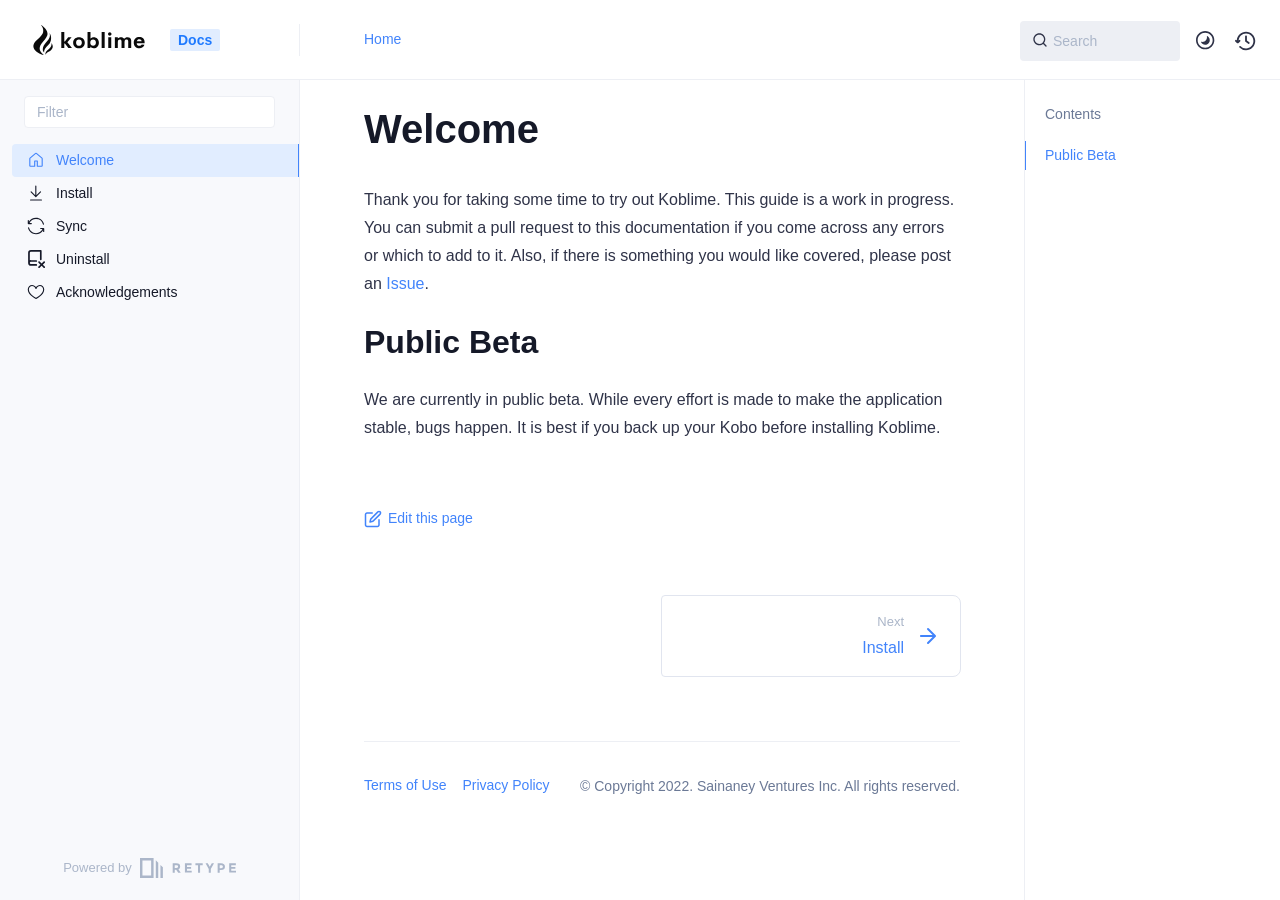
==== index.html @ 5e5fcd37 "Refreshes Retype-generated documentation. Process triggered by nsainaney." ====
<!DOCTYPE html>
<html lang="en" class="h-full">
<head>
    <meta charset="UTF-8">
    <meta name="viewport" content="width=device-width,initial-scale=1">
    <meta name="turbo-cache-control" content="no-cache" data-turbo-track="reload" data-track-token="2.4.0.712015167264">

    <!-- See retype.com -->
    <meta name="generator" content="Retype 2.4.0">

    <!-- Primary Meta Tags -->
    <title>Welcome</title>
    <meta name="title" content="Welcome">
    <meta name="description" content="Thank you for taking some time to try out Koblime. This guide is a work in progress." />

    <!-- Canonical -->
    <link rel="canonical" href="https://docs.kobli.me/" />

    <!-- Open Graph / Facebook -->
    <meta property="og:type" content="website">
    <meta property="og:url" content="https://docs.kobli.me/">
    <meta property="og:title" content="Welcome">
    <meta property="og:description" content="Thank you for taking some time to try out Koblime. This guide is a work in progress.">

    <!-- Twitter -->
    <meta property="twitter:card" content="summary_large_image">
    <meta property="twitter:url" content="https://docs.kobli.me/">
    <meta property="twitter:title" content="Welcome">
    <meta property="twitter:description" content="Thank you for taking some time to try out Koblime. This guide is a work in progress.">

    <script>(function () { var el = document.documentElement, m = localStorage.getItem("doc_theme"), wm = window.matchMedia; if (m === "dark" || (!m && wm && wm("(prefers-color-scheme: dark)").matches)) { el.classList.add("dark") } else { el.classList.remove("dark") } })();</script>

    <link href="assets/favicon.ico" rel="icon" />
    <link href="resources/css/retype.css?v=2.4.0.712015167264" rel="stylesheet" />

    <script type="text/javascript" src="resources/js/config.js?v=2.4.0.712015167264" data-turbo-eval="false" defer></script>
    <script type="text/javascript" src="resources/js/retype.js?v=2.4.0" data-turbo-eval="false" defer></script>
    <script id="lunr-js" type="text/javascript" src="resources/js/lunr.js?v=2.4.0.712015167264" data-turbo-eval="false" defer></script>
</head>
<body>
    <div id="docs-app" class="relative text-base antialiased text-gray-700 bg-white font-body dark:bg-dark-850 dark:text-dark-300">
        <div class="absolute bottom-0 left-0 bg-gray-100 dark:bg-dark-800" style="top: 5rem; right: 50%"></div>
    
        <header id="docs-site-header" class="sticky top-0 z-30 flex w-full h-16 bg-white border-b border-gray-200 md:h-20 dark:bg-dark-850 dark:border-dark-650">
            <div class="container relative flex items-center justify-between grow pr-6 md:justify-start">
                <!-- Mobile menu button skeleton -->
                <button v-cloak class="skeleton docs-mobile-menu-button flex items-center justify-center shrink-0 overflow-hidden dark:text-white focus:outline-none rounded-full w-10 h-10 ml-3.5 md:hidden"><svg xmlns="http://www.w3.org/2000/svg" class="mb-px shrink-0" width="24" height="24" viewBox="0 0 24 24" role="presentation" style="margin-bottom: 0px;"><g fill="currentColor"><path d="M2 4h20v2H2zM2 11h20v2H2zM2 18h20v2H2z"></path></g></svg></button>
                <div v-cloak id="docs-sidebar-toggle"></div>
        
                <!-- Logo -->
                <div class="flex items-center justify-between h-full py-2 md:w-75">
                    <div class="flex items-center px-2 md:px-6">
                        <a id="docs-site-logo" href="" class="flex items-center leading-snug text-2xl">
                            <span class="grow-0 shrink-0 overflow-hidden">
                                <svg width="130" height="30" viewBox="0 0 267 72" class="css-1j8o68f"><path d="M.5 47.288c2.884-10.3 16.58-16.217 21.833-27.02 2.541-5.228 1.353-14.881-2.986-18.747-.23-.206-1.186-2.06-.213-1.366 9.668 7.074 17.529 16.413 13.892 25.427-5.046 12.51-18.043 18.758-17.948 31.496.041 5.299 3.945 9.55 8.909 13.994l.203.929C11.3 68.322-2.858 59.285.5 47.288Zm32.53 13.987c7.488-6.734 12.06-10.826 10.126-18.625 2.351 3.607 4.534 8.611 2.67 12.51-1.668 3.486-3.328 5.914-9.402 9.312-3.22 1.8-5.64 3.75-7.661 7.012-.106-3.415.553-6.867 4.268-10.209Zm-8.31-11.594c2.863-5.268 7.044-9.038 11.095-14.442 2.876-3.836 5.51-10.206 2.757-15.406l.177-.25c4.22 4.715 4.395 12.4 3.072 18.093-2.08 8.952-9.492 12.569-13.799 19.114-1.687 2.564-2.646 5.704-2.168 8.994-4.782-3.903-3.697-11.387-1.134-16.103Z" fill="#0a0a0a" xmlns="http://www.w3.org/2000/svg" font-family="Times New Roman" font-size="16"/><path d="M83.943 55.159 75.72 44.426h-1.491v10.733H67v-38.16h7.229v22.459h1.342l8.025-9.838h8.098l-10.06 11.85 11.004 13.689h-8.695zm25.471.496c-8.123 0-13.986-4.943-13.986-13.29 0-8.298 5.813-13.24 13.986-13.24 8.224 0 14.012 4.942 14.012 13.24 0 8.347-5.813 13.291-14.012 13.291zm-.075-5.688c4.15 0 6.982-3.031 6.982-7.603s-2.833-7.601-6.982-7.601c-3.999 0-6.806 3.03-6.806 7.601s2.807 7.603 6.806 7.603zm35.633-20.844c6.707 0 12.272 4.968 12.272 13.316s-5.565 13.316-12.272 13.316c-3.527 0-6.608-1.415-8.049-3.925l-.175 3.329h-6.783v-38.16h7.155v15.726c1.491-2.31 4.473-3.602 7.85-3.602zm-1.666 20.695c3.8 0 6.782-2.807 6.782-7.379 0-4.596-2.981-7.403-6.782-7.403-3.777 0-6.758 2.93-6.758 7.403s2.957 7.378 6.758 7.378zm20.552 5.34V17h7.229v38.159h-7.229zm19.509-29.364c-2.262 0-4.15-1.838-4.15-4.124 0-2.26 1.888-4.1 4.15-4.1 2.21 0 4.098 1.839 4.098 4.1 0 2.286-1.888 4.124-4.098 4.124zm-3.653 29.365V29.62h7.205v25.54h-7.205zm46.09-26.036c5.465 0 8.993 2.783 8.993 8.025v18.01h-7.154V39.184c0-3.006-1.89-4.322-4.025-4.322-2.56 0-4.82 1.466-4.82 5.889v14.408h-7.23v-15.9c0-3.055-1.837-4.397-4.099-4.397-2.484 0-4.795 1.465-4.795 6.26V55.16h-7.13V29.62h7.131v3.006c1.69-2.26 4.274-3.503 7.403-3.503 3.701 0 6.484 1.342 7.825 3.826 1.79-2.56 4.522-3.826 7.9-3.826zm41.197 12.894-.075 1.714h-18.93c.297 4.249 3.128 6.285 6.534 6.285 2.557 0 4.546-1.192 5.515-3.453l6.558.97c-1.69 5.167-6.285 8.123-12.024 8.123-8.249 0-13.64-4.869-13.64-13.267s5.54-13.317 13.416-13.317c7.229 0 12.62 4 12.645 12.945zm-12.595-7.875c-3.255 0-5.515 1.515-6.21 4.919h11.725c-.372-3.254-2.584-4.919-5.515-4.919z" fill="#0a0a0a"/></svg>
                            </span>
                        </a><span class="hidden px-2 py-1 ml-4 text-sm font-semibold leading-none text-root-logo-label-text bg-root-logo-label-bg rounded-sm md:inline-block">Docs</span>
                    </div>
        
                    <span class="hidden h-8 border-r md:inline-block dark:border-dark-650"></span>
                </div>
        
                <div class="flex justify-between md:grow">
                    <!-- Top Nav -->
                    <nav class="hidden md:flex">
                        <ul class="flex flex-col mb-4 md:pl-16 md:mb-0 md:flex-row md:items-center">
                            <li class="mr-6">
                                <a class="py-2 md:mb-0 inline-flex items-center text-sm whitespace-nowrap transition-colors duration-200 ease-linear md:text-blue-500 dark:text-blue-400 hover:text-blue-800 dark:hover:text-blue-200" href="https://kobli.me">Home</a>
                            </li>
        
                        </ul>
                    </nav>
        
                    <!-- Header Right Skeleton -->
                    <div v-cloak class="flex justify-end grow skeleton">
        
                        <!-- Search input mock -->
                        <div class="relative hidden w-40 lg:block lg:max-w-sm lg:ml-auto">
                            <div class="absolute flex items-center justify-center h-full pl-3 dark:text-dark-300">
                                <svg xmlns="http://www.w3.org/2000/svg" class="icon-base" width="16" height="16" viewBox="0 0 24 24" aria-labelledby="icon" role="presentation"  style="margin-bottom: 1px;"><g fill="currentColor" ><path d="M21.71 20.29l-3.68-3.68A8.963 8.963 0 0020 11c0-4.96-4.04-9-9-9s-9 4.04-9 9 4.04 9 9 9c2.12 0 4.07-.74 5.61-1.97l3.68 3.68c.2.19.45.29.71.29s.51-.1.71-.29c.39-.39.39-1.03 0-1.42zM4 11c0-3.86 3.14-7 7-7s7 3.14 7 7c0 1.92-.78 3.66-2.04 4.93-.01.01-.02.01-.02.01-.01.01-.01.01-.01.02A6.98 6.98 0 0111 18c-3.86 0-7-3.14-7-7z" ></path></g></svg>
                            </div>
        
                            <input class="w-full h-10 transition-colors duration-200 ease-in bg-gray-200 border border-transparent rounded md:text-sm hover:bg-white hover:border-gray-300 focus:outline-none focus:bg-white focus:border-gray-500 dark:bg-dark-600 dark:border-dark-600 placeholder-gray-400 dark:placeholder-dark-400"
                            style="padding: 0.625rem 0.75rem 0.625rem 2rem" type="text" placeholder="Search" />
                        </div>
        
                        <!-- Mobile search button mock -->
                        <div class="flex items-center justify-center w-10 h-10 lg:hidden">
                            <svg xmlns="http://www.w3.org/2000/svg" class="shrink-0 icon-base" width="20" height="20" viewBox="0 0 24 24" aria-labelledby="icon" role="presentation"  style="margin-bottom: 0px;"><g fill="currentColor" ><path d="M21.71 20.29l-3.68-3.68A8.963 8.963 0 0020 11c0-4.96-4.04-9-9-9s-9 4.04-9 9 4.04 9 9 9c2.12 0 4.07-.74 5.61-1.97l3.68 3.68c.2.19.45.29.71.29s.51-.1.71-.29c.39-.39.39-1.03 0-1.42zM4 11c0-3.86 3.14-7 7-7s7 3.14 7 7c0 1.92-.78 3.66-2.04 4.93-.01.01-.02.01-.02.01-.01.01-.01.01-.01.02A6.98 6.98 0 0111 18c-3.86 0-7-3.14-7-7z" ></path></g></svg>
                        </div>
        
                        <!-- Dark mode switch placehokder -->
                        <div class="w-10 h-10 lg:ml-2"></div>
        
                        <!-- History button mock -->
                        <div class="flex items-center justify-center w-10 h-10" style="margin-right: -0.625rem;">
                            <svg xmlns="http://www.w3.org/2000/svg" class="shrink-0 icon-base" width="22" height="22" viewBox="0 0 24 24" aria-labelledby="icon" role="presentation"  style="margin-bottom: 0px;"><g fill="currentColor" ><g ><path d="M12.01 6.01c-.55 0-1 .45-1 1V12a1 1 0 00.4.8l3 2.22a.985.985 0 001.39-.2.996.996 0 00-.21-1.4l-2.6-1.92V7.01c.02-.55-.43-1-.98-1z"></path><path d="M12.01 1.91c-5.33 0-9.69 4.16-10.05 9.4l-.29-.26a.997.997 0 10-1.34 1.48l1.97 1.79c.19.17.43.26.67.26s.48-.09.67-.26l1.97-1.79a.997.997 0 10-1.34-1.48l-.31.28c.34-4.14 3.82-7.41 8.05-7.41 4.46 0 8.08 3.63 8.08 8.09s-3.63 8.08-8.08 8.08c-2.18 0-4.22-.85-5.75-2.4a.996.996 0 10-1.42 1.4 10.02 10.02 0 007.17 2.99c5.56 0 10.08-4.52 10.08-10.08.01-5.56-4.52-10.09-10.08-10.09z"></path></g></g></svg>
                        </div>
                    </div>
        
                    <div v-cloak class="flex justify-end grow">
                        <div id="docs-mobile-search-button"></div>
                        <doc-search-desktop></doc-search-desktop>
        
                        <doc-theme-switch class="lg:ml-2"></doc-theme-switch>
                        <doc-history></doc-history>
                    </div>
                </div>
            </div>
        </header>
    
        <div class="container relative flex bg-white">
            <!-- Sidebar Skeleton -->
            <div v-cloak class="fixed flex flex-col shrink-0 duration-300 ease-in-out bg-gray-100 border-gray-200 sidebar top-20 w-75 border-r h-screen md:sticky transition-transform skeleton dark:bg-dark-800 dark:border-dark-650">
            
                <!-- Render this div, if config.showSidebarFilter is `true` -->
                <div class="flex items-center h-16 px-6">
                    <input class="w-full h-8 px-3 py-2 transition-colors duration-200 ease-linear bg-white border border-gray-200 rounded shadow-none text-sm focus:outline-none focus:border-gray-600 dark:bg-dark-600 dark:border-dark-600" type="text" placeholder="Filter" />
                </div>
            
                <div class="pl-6 mb-4 mt-1">
                    <div class="w-32 h-3 mb-4 bg-gray-200 rounded-full loading dark:bg-dark-600"></div>
                    <div class="w-48 h-3 mb-4 bg-gray-200 rounded-full loading dark:bg-dark-600"></div>
                    <div class="w-40 h-3 mb-4 bg-gray-200 rounded-full loading dark:bg-dark-600"></div>
                    <div class="w-32 h-3 mb-4 bg-gray-200 rounded-full loading dark:bg-dark-600"></div>
                    <div class="w-48 h-3 mb-4 bg-gray-200 rounded-full loading dark:bg-dark-600"></div>
                    <div class="w-40 h-3 mb-4 bg-gray-200 rounded-full loading dark:bg-dark-600"></div>
                </div>
            
                <div class="shrink-0 mt-auto bg-transparent dark:border-dark-650">
                    <a class="flex items-center justify-center flex-nowrap h-16 text-gray-400 dark:text-dark-400 hover:text-gray-700 dark:hover:text-dark-300 transition-colors duration-150 ease-in docs-powered-by" target="_blank" href="https://retype.com/" rel="noopener">
                        <span class="text-xs whitespace-nowrap">Powered by</span>
                        <svg xmlns="http://www.w3.org/2000/svg" class="ml-2" fill="currentColor" width="96" height="20" overflow="visible"><path d="M0 0v20h13.59V0H0zm11.15 17.54H2.44V2.46h8.71v15.08zM15.8 20h2.44V4.67L15.8 2.22zM20.45 6.89V20h2.44V9.34z"/><g><path d="M40.16 8.44c0 1.49-.59 2.45-1.75 2.88l2.34 3.32h-2.53l-2.04-2.96h-1.43v2.96h-2.06V5.36h3.5c1.43 0 2.46.24 3.07.73s.9 1.27.9 2.35zm-2.48 1.1c.26-.23.38-.59.38-1.09 0-.5-.13-.84-.4-1.03s-.73-.28-1.39-.28h-1.54v2.75h1.5c.72 0 1.2-.12 1.45-.35zM51.56 5.36V7.2h-4.59v1.91h4.13v1.76h-4.13v1.92h4.74v1.83h-6.79V5.36h6.64zM60.09 7.15v7.48h-2.06V7.15h-2.61V5.36h7.28v1.79h-2.61zM70.81 14.64h-2.06v-3.66l-3.19-5.61h2.23l1.99 3.45 1.99-3.45H74l-3.19 5.61v3.66zM83.99 6.19c.65.55.97 1.4.97 2.55s-.33 1.98-1 2.51-1.68.8-3.04.8h-1.23v2.59h-2.06V5.36h3.26c1.42 0 2.45.28 3.1.83zm-1.51 3.65c.25-.28.37-.69.37-1.22s-.16-.92-.48-1.14c-.32-.23-.82-.34-1.5-.34H79.7v3.12h1.38c.68 0 1.15-.14 1.4-.42zM95.85 5.36V7.2h-4.59v1.91h4.13v1.76h-4.13v1.92H96v1.83h-6.79V5.36h6.64z"/></g></svg>
                    </a>
                </div>
            </div>
            
            <!-- Sidebar component -->
            <doc-sidebar v-cloak>
                <template #sidebar-footer>
                    <div class="shrink-0 mt-auto border-t md:bg-transparent md:border-none dark:border-dark-650">
            
                        <div class="py-3 px-6 md:hidden border-b dark:border-dark-650">
                            <nav>
                                <ul class="flex flex-wrap justify-center items-center">
                                    <li class="mr-6">
                                        <a class="block py-1 inline-flex items-center text-sm whitespace-nowrap transition-colors duration-200 ease-linear md:text-blue-500 dark:text-blue-400 hover:text-blue-800 dark:hover:text-blue-200" href="https://kobli.me">Home</a>
                                    </li>
            
                                </ul>
                            </nav>
                        </div>
            
                        <a class="flex items-center justify-center flex-nowrap h-16 text-gray-400 dark:text-dark-400 hover:text-gray-700 dark:hover:text-dark-300 transition-colors duration-150 ease-in docs-powered-by" target="_blank" href="https://retype.com/" rel="noopener">
                            <span class="text-xs whitespace-nowrap">Powered by</span>
                            <svg xmlns="http://www.w3.org/2000/svg" class="ml-2" fill="currentColor" width="96" height="20" overflow="visible"><path d="M0 0v20h13.59V0H0zm11.15 17.54H2.44V2.46h8.71v15.08zM15.8 20h2.44V4.67L15.8 2.22zM20.45 6.89V20h2.44V9.34z"/><g><path d="M40.16 8.44c0 1.49-.59 2.45-1.75 2.88l2.34 3.32h-2.53l-2.04-2.96h-1.43v2.96h-2.06V5.36h3.5c1.43 0 2.46.24 3.07.73s.9 1.27.9 2.35zm-2.48 1.1c.26-.23.38-.59.38-1.09 0-.5-.13-.84-.4-1.03s-.73-.28-1.39-.28h-1.54v2.75h1.5c.72 0 1.2-.12 1.45-.35zM51.56 5.36V7.2h-4.59v1.91h4.13v1.76h-4.13v1.92h4.74v1.83h-6.79V5.36h6.64zM60.09 7.15v7.48h-2.06V7.15h-2.61V5.36h7.28v1.79h-2.61zM70.81 14.64h-2.06v-3.66l-3.19-5.61h2.23l1.99 3.45 1.99-3.45H74l-3.19 5.61v3.66zM83.99 6.19c.65.55.97 1.4.97 2.55s-.33 1.98-1 2.51-1.68.8-3.04.8h-1.23v2.59h-2.06V5.36h3.26c1.42 0 2.45.28 3.1.83zm-1.51 3.65c.25-.28.37-.69.37-1.22s-.16-.92-.48-1.14c-.32-.23-.82-.34-1.5-.34H79.7v3.12h1.38c.68 0 1.15-.14 1.4-.42zM95.85 5.36V7.2h-4.59v1.91h4.13v1.76h-4.13v1.92H96v1.83h-6.79V5.36h6.64z"/></g></svg>
                        </a>
                    </div>
                </template>
            </doc-sidebar>
    
            <div class="grow min-w-0 dark:bg-dark-850">
                <!-- Render "toolbar" template here on api pages --><!-- Render page content -->
                <div class="flex">
                    <div class="grow min-w-0 px-6 md:px-16">
                        <main class="relative pt-6 pb-16">
                            <div class="docs-markdown" id="docs-content">
                                <!-- Rendered if sidebar right is enabled -->
                                <div id="docs-sidebar-right-toggle"></div>
                
                                <!-- Page content  -->
<doc-anchor-target id="welcome" class="break-words">
    <h1>
        <doc-anchor-trigger class="header-anchor-trigger" to="#welcome">#</doc-anchor-trigger>
        <span>Welcome</span>
    </h1>
</doc-anchor-target>
<p>Thank you for taking some time to try out Koblime. This guide is a work in progress. You can submit a pull request to this documentation if you come across any errors or which to add to it. Also, if there is something you would like covered, please post an <a href="https://github.com/koblime/docs/issues">Issue</a>.</p>
<doc-anchor-target id="public-beta">
    <h2>
        <doc-anchor-trigger class="header-anchor-trigger" to="#public-beta">#</doc-anchor-trigger>
        <span>Public Beta</span>
    </h2>
</doc-anchor-target>
<p>We are currently in public beta. While every effort is made to make the application stable, bugs happen. It is best if you back up your Kobo before installing Koblime.</p>

                                
                                <!-- Required only on API pages -->
                                <doc-toolbar-member-filter-no-results />
                            </div>
                            <footer class="clear-both">
                                <div class="flex flex-wrap items-center justify-between mt-14">
                                    <a class="my-2.5 inline-flex items-center text-sm whitespace-nowrap text-blue-500 dark:text-blue-400 hover:text-blue-700 hover:underline" href="https://github.com/koblime/docs/blob/main/content/readme.md" target="_blank" rel="noopener">
                                        <svg class="mr-1.5" xmlns="http://www.w3.org/2000/svg" width="18" height="18" viewBox="0 0 24 24" fill="currentColor" overflow="visible"><path d="M20 12c-.55 0-1 .45-1 1v7c0 .55-.45 1-1 1H4c-.55 0-1-.45-1-1V6c0-.55.45-1 1-1h7c.55 0 1-.45 1-1s-.45-1-1-1H4C2.35 3 1 4.35 1 6v14c0 1.65 1.35 3 3 3h14c1.65 0 3-1.35 3-3v-7c0-.55-.45-1-1-1z" /><path d="M22.21 1.79c-1.18-1.18-3.24-1.18-4.41 0l-9.5 9.5c-.13.13-.22.29-.26.46l-1 4c-.08.34.01.7.26.95.18.2.44.3.7.3.08 0 .16-.01.24-.03l4-1c.18-.04.34-.13.46-.26l9.5-9.5c1.22-1.22 1.22-3.2.01-4.42zm-1.42 3l-9.3 9.3-2.11.53.53-2.11 9.3-9.3c.42-.42 1.16-.42 1.59 0 .43.43.43 1.15-.01 1.58z" /><path fill="none" d="M0 0h24v24H0z" /></svg>
                                        <span>Edit this page</span>
                                    </a>
                                </div>
                            
                                <nav class="flex mt-14">
                                    <div class="w-1/2">
                                    </div>
                            
                                    <div class="w-1/2">
                                        <a class="px-5 py-4 -mx-px h-full flex items-center justify-end break-normal font-medium text-blue-500 dark:text-blue-400 border border-gray-300 hover:border-gray-400 dark:border-dark-650 dark:hover:border-dark-450 rounded-l rounded-r-lg transition-colors duration-150 relative hover:z-5" href="install/">
                                            <span>
                                                <span class="block text-xs font-normal text-right text-gray-400 dark:text-dark-400">Next</span>
                                                <span class="block mt-1">Install</span>
                                            </span>
                                            <svg xmlns="http://www.w3.org/2000/svg" class="ml-3" width="24" height="24" viewBox="0 0 24 24" fill="currentColor" overflow="visible"><path d="M19.92 12.38a1 1 0 00-.22-1.09l-7-7a.996.996 0 10-1.41 1.41l5.3 5.3H5c-.55 0-1 .45-1 1s.45 1 1 1h11.59l-5.29 5.29a.996.996 0 000 1.41c.19.2.44.3.7.3s.51-.1.71-.29l7-7c.09-.09.16-.21.21-.33z" /><path fill="none" d="M0 0h24v24H0z" /></svg>
                                        </a>
                                    </div>
                                </nav>
                            </footer>
                        </main>
                
                        <div class="border-t dark:border-dark-650 pt-6 mb-8">
                            <footer class="flex flex-wrap items-center justify-between">
                                <div>
                                    <ul class="flex flex-wrap items-center text-sm">
                                        <li>
                                            <a class="block mr-4 py-2 text-sm whitespace-nowrap transition-colors duration-200 ease-linear text-blue-500 dark:text-blue-400 hover:text-blue-800 dark:hover:text-blue-200 md:mb-0" href="https://kobli.me/terms">Terms of Use</a>
                                        </li>
                                        <li>
                                            <a class="block mr-4 py-2 text-sm whitespace-nowrap transition-colors duration-200 ease-linear text-blue-500 dark:text-blue-400 hover:text-blue-800 dark:hover:text-blue-200 md:mb-0" href="https://kobli.me/privacy">Privacy Policy</a>
                                        </li>
                                    </ul>
                                </div>
                                <div class="docs-copyright py-2 text-gray-500 dark:text-dark-350 text-sm leading-relaxed"><p>© Copyright  2022. Sainaney Ventures Inc. All rights reserved.</p></div>
                            </footer>
                        </div>
                    </div>
                
                    <!-- Rendered if sidebar right is enabled -->
                    <!-- Sidebar right skeleton-->
                    <div v-cloak class="fixed top-0 bottom-0 right-0 translate-x-full bg-white border-gray-200 lg:sticky lg:border-l lg:shrink-0 lg:pt-6 lg:transform-none sm:w-1/2 lg:w-64 lg:z-0 md:w-104 sidebar-right skeleton dark:bg-dark-850 dark:border-dark-650">
                        <div class="pl-5">
                            <div class="w-32 h-3 mb-4 bg-gray-200 dark:bg-dark-600 rounded-full loading"></div>
                            <div class="w-48 h-3 mb-4 bg-gray-200 dark:bg-dark-600 rounded-full loading"></div>
                            <div class="w-40 h-3 mb-4 bg-gray-200 dark:bg-dark-600 rounded-full loading"></div>
                        </div>
                    </div>
                
                    <!-- User should be able to hide sidebar right -->
                    <doc-sidebar-right v-cloak></doc-sidebar-right>
                </div>

            </div>
        </div>
    
        <doc-search-mobile></doc-search-mobile>
        <doc-back-to-top></doc-back-to-top>
    </div>


    <div id="docs-overlay-target"></div>

    <script>window.__DOCS__ = { "title": "Welcome", isRoot: true, level: 0, icon: "file", hasPrism: false, hasMermaid: false, hasMath: false }</script>
</body>
</html>
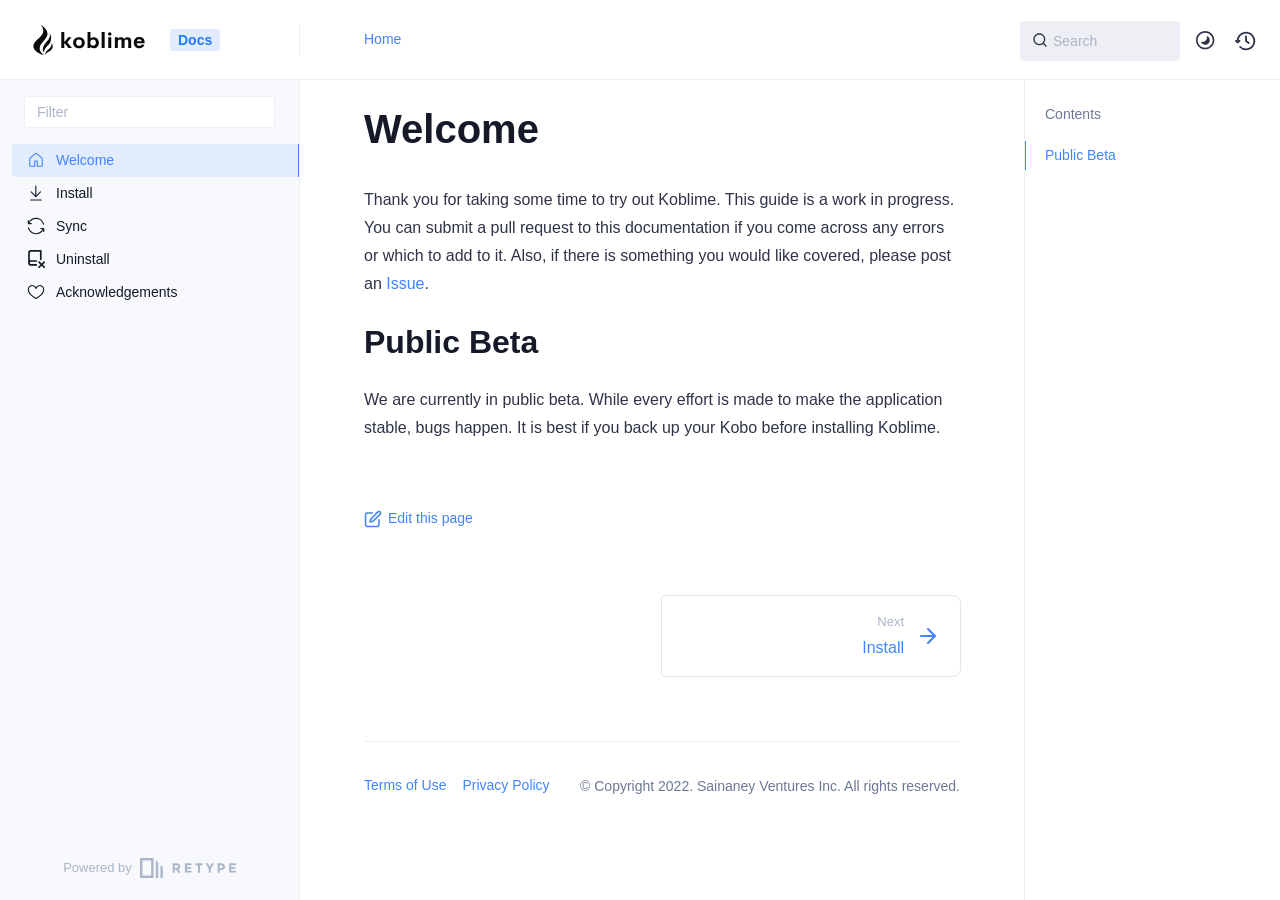
==== commit 9ed5fcab: "Refreshes Retype-generated documentation. Process triggered by nsainaney." ====
--- a/index.html
+++ b/index.html
@@ -1,9 +1,12 @@
 <!DOCTYPE html>
 <html lang="en" class="h-full">
 <head>
+    <script async src="https://www.googletagmanager.com/gtag/js?id=G-G8J28RPLSC"></script>
+    <script>window.dataLayer = window.dataLayer || [];function gtag(){dataLayer.push(arguments);}gtag('js', new Date());gtag('config', 'G-G8J28RPLSC');</script>
+
     <meta charset="UTF-8">
     <meta name="viewport" content="width=device-width,initial-scale=1">
-    <meta name="turbo-cache-control" content="no-cache" data-turbo-track="reload" data-track-token="2.4.0.712015167264">
+    <meta name="turbo-cache-control" content="no-cache" data-turbo-track="reload" data-track-token="2.4.0.712017250149">
 
     <!-- See retype.com -->
     <meta name="generator" content="Retype 2.4.0">
@@ -31,11 +34,11 @@
     <script>(function () { var el = document.documentElement, m = localStorage.getItem("doc_theme"), wm = window.matchMedia; if (m === "dark" || (!m && wm && wm("(prefers-color-scheme: dark)").matches)) { el.classList.add("dark") } else { el.classList.remove("dark") } })();</script>
 
     <link href="assets/favicon.ico" rel="icon" />
-    <link href="resources/css/retype.css?v=2.4.0.712015167264" rel="stylesheet" />
-
-    <script type="text/javascript" src="resources/js/config.js?v=2.4.0.712015167264" data-turbo-eval="false" defer></script>
+    <link href="resources/css/retype.css?v=2.4.0.712017250149" rel="stylesheet" />
+
+    <script type="text/javascript" src="resources/js/config.js?v=2.4.0.712017250149" data-turbo-eval="false" defer></script>
     <script type="text/javascript" src="resources/js/retype.js?v=2.4.0" data-turbo-eval="false" defer></script>
-    <script id="lunr-js" type="text/javascript" src="resources/js/lunr.js?v=2.4.0.712015167264" data-turbo-eval="false" defer></script>
+    <script id="lunr-js" type="text/javascript" src="resources/js/lunr.js?v=2.4.0.712017250149" data-turbo-eval="false" defer></script>
 </head>
 <body>
     <div id="docs-app" class="relative text-base antialiased text-gray-700 bg-white font-body dark:bg-dark-850 dark:text-dark-300">
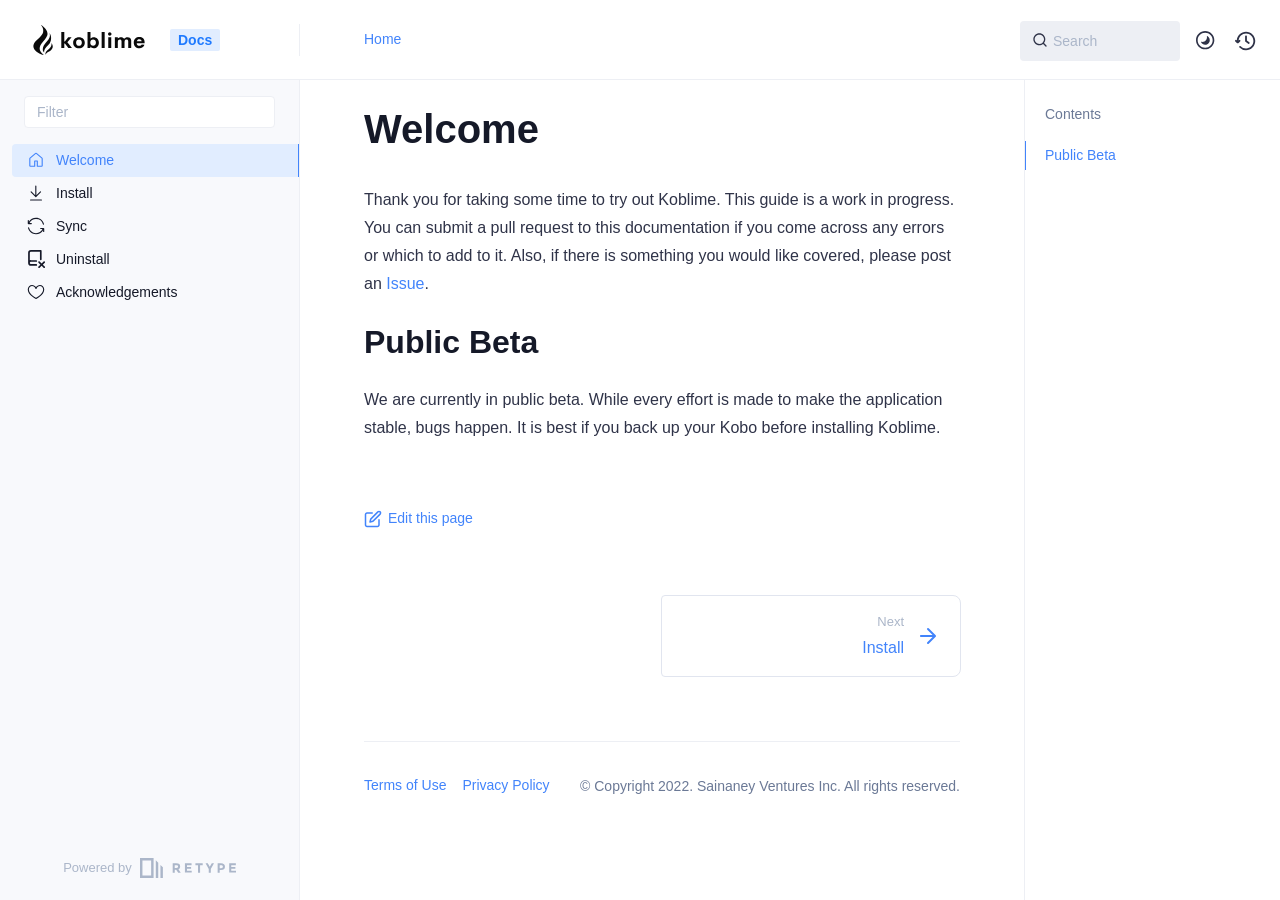
==== commit c133a642: "Refreshes Retype-generated documentation. Process triggered by nsainaney." ====
--- a/index.html
+++ b/index.html
@@ -6,7 +6,7 @@
 
     <meta charset="UTF-8">
     <meta name="viewport" content="width=device-width,initial-scale=1">
-    <meta name="turbo-cache-control" content="no-cache" data-turbo-track="reload" data-track-token="2.4.0.712017250149">
+    <meta name="turbo-cache-control" content="no-cache" data-turbo-track="reload" data-track-token="2.4.0.725602465542">
 
     <!-- See retype.com -->
     <meta name="generator" content="Retype 2.4.0">
@@ -34,11 +34,11 @@
     <script>(function () { var el = document.documentElement, m = localStorage.getItem("doc_theme"), wm = window.matchMedia; if (m === "dark" || (!m && wm && wm("(prefers-color-scheme: dark)").matches)) { el.classList.add("dark") } else { el.classList.remove("dark") } })();</script>
 
     <link href="assets/favicon.ico" rel="icon" />
-    <link href="resources/css/retype.css?v=2.4.0.712017250149" rel="stylesheet" />
-
-    <script type="text/javascript" src="resources/js/config.js?v=2.4.0.712017250149" data-turbo-eval="false" defer></script>
+    <link href="resources/css/retype.css?v=2.4.0.725602465542" rel="stylesheet" />
+
+    <script type="text/javascript" src="resources/js/config.js?v=2.4.0.725602465542" data-turbo-eval="false" defer></script>
     <script type="text/javascript" src="resources/js/retype.js?v=2.4.0" data-turbo-eval="false" defer></script>
-    <script id="lunr-js" type="text/javascript" src="resources/js/lunr.js?v=2.4.0.712017250149" data-turbo-eval="false" defer></script>
+    <script id="lunr-js" type="text/javascript" src="resources/js/lunr.js?v=2.4.0.725602465542" data-turbo-eval="false" defer></script>
 </head>
 <body>
     <div id="docs-app" class="relative text-base antialiased text-gray-700 bg-white font-body dark:bg-dark-850 dark:text-dark-300">
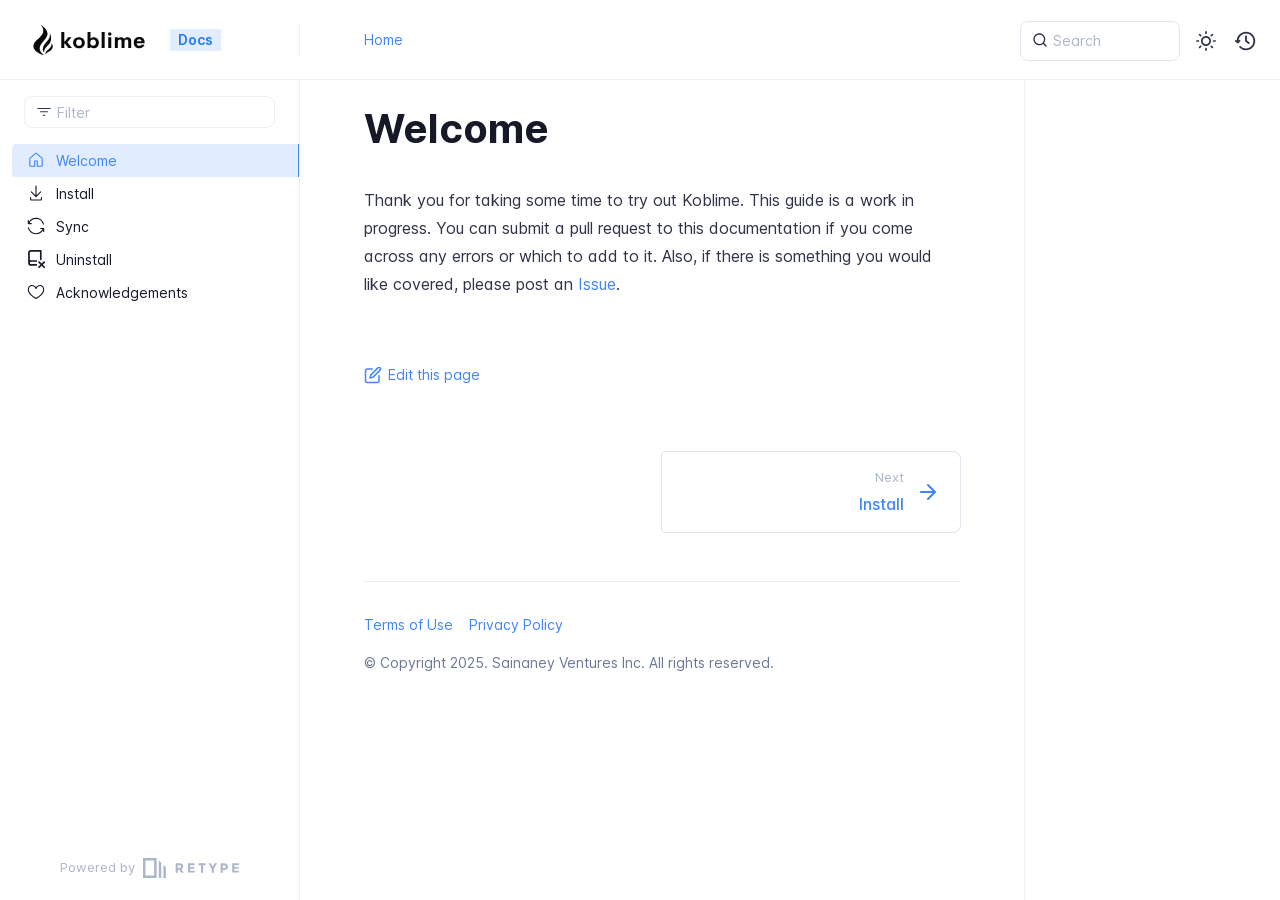
==== commit 5c35082e: "Refreshes Retype-generated documentation. Process triggered by nsainaney." ====
--- a/index.html
+++ b/index.html
@@ -2,22 +2,22 @@
 <html lang="en" class="h-full">
 <head>
     <script async src="https://www.googletagmanager.com/gtag/js?id=G-G8J28RPLSC"></script>
-    <script>window.dataLayer = window.dataLayer || [];function gtag(){dataLayer.push(arguments);}gtag('js', new Date());gtag('config', 'G-G8J28RPLSC');</script>
+    <script data-cfasync="false">window.dataLayer = window.dataLayer || [];function gtag(){dataLayer.push(arguments);}gtag('js', new Date());gtag('config', 'G-G8J28RPLSC');</script>
 
     <meta charset="UTF-8">
     <meta name="viewport" content="width=device-width,initial-scale=1">
-    <meta name="turbo-cache-control" content="no-cache" data-turbo-track="reload" data-track-token="2.4.0.725602465542">
+    <meta name="turbo-cache-control" content="no-cache" data-turbo-track="reload" data-track-token="3.8.1.801631114440">
 
     <!-- See retype.com -->
-    <meta name="generator" content="Retype 2.4.0">
+    <meta name="generator" content="Retype 3.8.1">
 
     <!-- Primary Meta Tags -->
     <title>Welcome</title>
     <meta name="title" content="Welcome">
-    <meta name="description" content="Thank you for taking some time to try out Koblime. This guide is a work in progress." />
+    <meta name="description" content="Thank you for taking some time to try out Koblime. This guide is a work in progress.">
 
     <!-- Canonical -->
-    <link rel="canonical" href="https://docs.kobli.me/" />
+    <link rel="canonical" href="https://docs.kobli.me/">
 
     <!-- Open Graph / Facebook -->
     <meta property="og:type" content="website">
@@ -31,21 +31,21 @@
     <meta property="twitter:title" content="Welcome">
     <meta property="twitter:description" content="Thank you for taking some time to try out Koblime. This guide is a work in progress.">
 
-    <script>(function () { var el = document.documentElement, m = localStorage.getItem("doc_theme"), wm = window.matchMedia; if (m === "dark" || (!m && wm && wm("(prefers-color-scheme: dark)").matches)) { el.classList.add("dark") } else { el.classList.remove("dark") } })();</script>
-
-    <link href="assets/favicon.ico" rel="icon" />
-    <link href="resources/css/retype.css?v=2.4.0.725602465542" rel="stylesheet" />
-
-    <script type="text/javascript" src="resources/js/config.js?v=2.4.0.725602465542" data-turbo-eval="false" defer></script>
-    <script type="text/javascript" src="resources/js/retype.js?v=2.4.0" data-turbo-eval="false" defer></script>
-    <script id="lunr-js" type="text/javascript" src="resources/js/lunr.js?v=2.4.0.725602465542" data-turbo-eval="false" defer></script>
+    <script data-cfasync="false">(function () { var el = document.documentElement, m = localStorage.getItem("doc_theme"), wm = window.matchMedia; if (m === "dark" || (!m && wm && wm("(prefers-color-scheme: dark)").matches)) { el.classList.add("dark") } else { el.classList.remove("dark") } })();</script>
+
+    <link href="assets/favicon.ico" rel="icon">
+    <link href="resources/css/retype.css?v=3.8.1.801631114440" rel="stylesheet">
+
+    <script data-cfasync="false" src="resources/js/config.js?v=3.8.1.801631114440" data-turbo-eval="false" defer></script>
+    <script data-cfasync="false" src="resources/js/retype.js?v=3.8.1" data-turbo-eval="false" defer></script>
+    <script id="lunr-js" data-cfasync="false" src="resources/js/lunr.js?v=3.8.1.801631114440" data-turbo-eval="false" defer></script>
 </head>
 <body>
     <div id="docs-app" class="relative text-base antialiased text-gray-700 bg-white font-body dark:bg-dark-850 dark:text-dark-300">
         <div class="absolute bottom-0 left-0 bg-gray-100 dark:bg-dark-800" style="top: 5rem; right: 50%"></div>
     
         <header id="docs-site-header" class="sticky top-0 z-30 flex w-full h-16 bg-white border-b border-gray-200 md:h-20 dark:bg-dark-850 dark:border-dark-650">
-            <div class="container relative flex items-center justify-between grow pr-6 md:justify-start">
+            <div class="container relative flex items-center justify-between pr-6 grow md:justify-start">
                 <!-- Mobile menu button skeleton -->
                 <button v-cloak class="skeleton docs-mobile-menu-button flex items-center justify-center shrink-0 overflow-hidden dark:text-white focus:outline-none rounded-full w-10 h-10 ml-3.5 md:hidden"><svg xmlns="http://www.w3.org/2000/svg" class="mb-px shrink-0" width="24" height="24" viewBox="0 0 24 24" role="presentation" style="margin-bottom: 0px;"><g fill="currentColor"><path d="M2 4h20v2H2zM2 11h20v2H2zM2 18h20v2H2z"></path></g></svg></button>
                 <div v-cloak id="docs-sidebar-toggle"></div>
@@ -80,24 +80,22 @@
                         <!-- Search input mock -->
                         <div class="relative hidden w-40 lg:block lg:max-w-sm lg:ml-auto">
                             <div class="absolute flex items-center justify-center h-full pl-3 dark:text-dark-300">
-                                <svg xmlns="http://www.w3.org/2000/svg" class="icon-base" width="16" height="16" viewBox="0 0 24 24" aria-labelledby="icon" role="presentation"  style="margin-bottom: 1px;"><g fill="currentColor" ><path d="M21.71 20.29l-3.68-3.68A8.963 8.963 0 0020 11c0-4.96-4.04-9-9-9s-9 4.04-9 9 4.04 9 9 9c2.12 0 4.07-.74 5.61-1.97l3.68 3.68c.2.19.45.29.71.29s.51-.1.71-.29c.39-.39.39-1.03 0-1.42zM4 11c0-3.86 3.14-7 7-7s7 3.14 7 7c0 1.92-.78 3.66-2.04 4.93-.01.01-.02.01-.02.01-.01.01-.01.01-.01.02A6.98 6.98 0 0111 18c-3.86 0-7-3.14-7-7z" ></path></g></svg>
+                                <svg xmlns="http://www.w3.org/2000/svg" class="icon-base" width="16" height="16" viewBox="0 0 24 24" aria-labelledby="icon" role="presentation" style="margin-bottom: 1px;"><g fill="currentColor" ><path d="M21.71 20.29l-3.68-3.68A8.963 8.963 0 0020 11c0-4.96-4.04-9-9-9s-9 4.04-9 9 4.04 9 9 9c2.12 0 4.07-.74 5.61-1.97l3.68 3.68c.2.19.45.29.71.29s.51-.1.71-.29c.39-.39.39-1.03 0-1.42zM4 11c0-3.86 3.14-7 7-7s7 3.14 7 7c0 1.92-.78 3.66-2.04 4.93-.01.01-.02.01-.02.01-.01.01-.01.01-.01.02A6.98 6.98 0 0111 18c-3.86 0-7-3.14-7-7z" ></path></g></svg>
                             </div>
-        
-                            <input class="w-full h-10 transition-colors duration-200 ease-in bg-gray-200 border border-transparent rounded md:text-sm hover:bg-white hover:border-gray-300 focus:outline-none focus:bg-white focus:border-gray-500 dark:bg-dark-600 dark:border-dark-600 placeholder-gray-400 dark:placeholder-dark-400"
-                            style="padding: 0.625rem 0.75rem 0.625rem 2rem" type="text" placeholder="Search" />
-                        </div>
-        
-                        <!-- Mobile search button mock -->
+                            <input class="w-full h-10 placeholder-gray-400 transition-colors duration-200 ease-in bg-gray-200 border border-transparent rounded md:text-sm hover:bg-white hover:border-gray-300 focus:outline-none focus:bg-white focus:border-gray-500 dark:bg-dark-600 dark:border-dark-600 dark:placeholder-dark-400" style="padding: 0.625rem 0.75rem 0.625rem 2rem" type="text" placeholder="Search">
+                        </div>
+        
+                        <!-- Mobile search button -->
                         <div class="flex items-center justify-center w-10 h-10 lg:hidden">
-                            <svg xmlns="http://www.w3.org/2000/svg" class="shrink-0 icon-base" width="20" height="20" viewBox="0 0 24 24" aria-labelledby="icon" role="presentation"  style="margin-bottom: 0px;"><g fill="currentColor" ><path d="M21.71 20.29l-3.68-3.68A8.963 8.963 0 0020 11c0-4.96-4.04-9-9-9s-9 4.04-9 9 4.04 9 9 9c2.12 0 4.07-.74 5.61-1.97l3.68 3.68c.2.19.45.29.71.29s.51-.1.71-.29c.39-.39.39-1.03 0-1.42zM4 11c0-3.86 3.14-7 7-7s7 3.14 7 7c0 1.92-.78 3.66-2.04 4.93-.01.01-.02.01-.02.01-.01.01-.01.01-.01.02A6.98 6.98 0 0111 18c-3.86 0-7-3.14-7-7z" ></path></g></svg>
-                        </div>
-        
-                        <!-- Dark mode switch placehokder -->
+                            <svg xmlns="http://www.w3.org/2000/svg" class="shrink-0 icon-base" width="20" height="20" viewBox="0 0 24 24" aria-labelledby="icon" role="presentation" style="margin-bottom: 0px;"><g fill="currentColor" ><path d="M21.71 20.29l-3.68-3.68A8.963 8.963 0 0020 11c0-4.96-4.04-9-9-9s-9 4.04-9 9 4.04 9 9 9c2.12 0 4.07-.74 5.61-1.97l3.68 3.68c.2.19.45.29.71.29s.51-.1.71-.29c.39-.39.39-1.03 0-1.42zM4 11c0-3.86 3.14-7 7-7s7 3.14 7 7c0 1.92-.78 3.66-2.04 4.93-.01.01-.02.01-.02.01-.01.01-.01.01-.01.02A6.98 6.98 0 0111 18c-3.86 0-7-3.14-7-7z" ></path></g></svg>
+                        </div>
+        
+                        <!-- Dark mode switch placeholder -->
                         <div class="w-10 h-10 lg:ml-2"></div>
         
-                        <!-- History button mock -->
+                        <!-- History button -->
                         <div class="flex items-center justify-center w-10 h-10" style="margin-right: -0.625rem;">
-                            <svg xmlns="http://www.w3.org/2000/svg" class="shrink-0 icon-base" width="22" height="22" viewBox="0 0 24 24" aria-labelledby="icon" role="presentation"  style="margin-bottom: 0px;"><g fill="currentColor" ><g ><path d="M12.01 6.01c-.55 0-1 .45-1 1V12a1 1 0 00.4.8l3 2.22a.985.985 0 001.39-.2.996.996 0 00-.21-1.4l-2.6-1.92V7.01c.02-.55-.43-1-.98-1z"></path><path d="M12.01 1.91c-5.33 0-9.69 4.16-10.05 9.4l-.29-.26a.997.997 0 10-1.34 1.48l1.97 1.79c.19.17.43.26.67.26s.48-.09.67-.26l1.97-1.79a.997.997 0 10-1.34-1.48l-.31.28c.34-4.14 3.82-7.41 8.05-7.41 4.46 0 8.08 3.63 8.08 8.09s-3.63 8.08-8.08 8.08c-2.18 0-4.22-.85-5.75-2.4a.996.996 0 10-1.42 1.4 10.02 10.02 0 007.17 2.99c5.56 0 10.08-4.52 10.08-10.08.01-5.56-4.52-10.09-10.08-10.09z"></path></g></g></svg>
+                            <svg xmlns="http://www.w3.org/2000/svg" class="shrink-0 icon-base" width="22" height="22" viewBox="0 0 24 24" aria-labelledby="icon" role="presentation" style="margin-bottom: 0px;"><g fill="currentColor" ><g ><path d="M12.01 6.01c-.55 0-1 .45-1 1V12a1 1 0 00.4.8l3 2.22a.985.985 0 001.39-.2.996.996 0 00-.21-1.4l-2.6-1.92V7.01c.02-.55-.43-1-.98-1z"></path><path d="M12.01 1.91c-5.33 0-9.69 4.16-10.05 9.4l-.29-.26a.997.997 0 10-1.34 1.48l1.97 1.79c.19.17.43.26.67.26s.48-.09.67-.26l1.97-1.79a.997.997 0 10-1.34-1.48l-.31.28c.34-4.14 3.82-7.41 8.05-7.41 4.46 0 8.08 3.63 8.08 8.09s-3.63 8.08-8.08 8.08c-2.18 0-4.22-.85-5.75-2.4a.996.996 0 10-1.42 1.4 10.02 10.02 0 007.17 2.99c5.56 0 10.08-4.52 10.08-10.08.01-5.56-4.52-10.09-10.08-10.09z"></path></g></g></svg>
                         </div>
                     </div>
         
@@ -114,14 +112,13 @@
     
         <div class="container relative flex bg-white">
             <!-- Sidebar Skeleton -->
-            <div v-cloak class="fixed flex flex-col shrink-0 duration-300 ease-in-out bg-gray-100 border-gray-200 sidebar top-20 w-75 border-r h-screen md:sticky transition-transform skeleton dark:bg-dark-800 dark:border-dark-650">
-            
-                <!-- Render this div, if config.showSidebarFilter is `true` -->
+            <div v-cloak class="fixed flex flex-col shrink-0 duration-300 ease-in-out bg-white border-gray-200 sidebar top-20 w-75 border-r h-screen md:sticky transition-transform skeleton dark:bg-dark-800 dark:border-dark-650">
+            
                 <div class="flex items-center h-16 px-6">
-                    <input class="w-full h-8 px-3 py-2 transition-colors duration-200 ease-linear bg-white border border-gray-200 rounded shadow-none text-sm focus:outline-none focus:border-gray-600 dark:bg-dark-600 dark:border-dark-600" type="text" placeholder="Filter" />
-                </div>
-            
-                <div class="pl-6 mb-4 mt-1">
+                    <input class="w-full h-8 px-3 py-2 transition-colors duration-200 ease-linear bg-white border border-gray-200 rounded shadow-none text-sm focus:outline-none focus:border-gray-600 dark:bg-dark-600 dark:border-dark-600" type="text" placeholder="Filter">
+                </div>
+            
+                <div class="pl-6 mt-1 mb-4">
                     <div class="w-32 h-3 mb-4 bg-gray-200 rounded-full loading dark:bg-dark-600"></div>
                     <div class="w-48 h-3 mb-4 bg-gray-200 rounded-full loading dark:bg-dark-600"></div>
                     <div class="w-40 h-3 mb-4 bg-gray-200 rounded-full loading dark:bg-dark-600"></div>
@@ -165,12 +162,11 @@
             <div class="grow min-w-0 dark:bg-dark-850">
                 <!-- Render "toolbar" template here on api pages --><!-- Render page content -->
                 <div class="flex">
-                    <div class="grow min-w-0 px-6 md:px-16">
-                        <main class="relative pt-6 pb-16">
+                    <div class="min-w-0 p-4 grow md:px-16">
+                        <main class="relative pb-12 lg:pt-2">
                             <div class="docs-markdown" id="docs-content">
                                 <!-- Rendered if sidebar right is enabled -->
                                 <div id="docs-sidebar-right-toggle"></div>
-                
                                 <!-- Page content  -->
 <doc-anchor-target id="welcome" class="break-words">
     <h1>
@@ -179,17 +175,10 @@
     </h1>
 </doc-anchor-target>
 <p>Thank you for taking some time to try out Koblime. This guide is a work in progress. You can submit a pull request to this documentation if you come across any errors or which to add to it. Also, if there is something you would like covered, please post an <a href="https://github.com/koblime/docs/issues">Issue</a>.</p>
-<doc-anchor-target id="public-beta">
-    <h2>
-        <doc-anchor-trigger class="header-anchor-trigger" to="#public-beta">#</doc-anchor-trigger>
-        <span>Public Beta</span>
-    </h2>
-</doc-anchor-target>
-<p>We are currently in public beta. While every effort is made to make the application stable, bugs happen. It is best if you back up your Kobo before installing Koblime.</p>
 
                                 
                                 <!-- Required only on API pages -->
-                                <doc-toolbar-member-filter-no-results />
+                                <doc-toolbar-member-filter-no-results></doc-toolbar-member-filter-no-results>
                             </div>
                             <footer class="clear-both">
                                 <div class="flex flex-wrap items-center justify-between mt-14">
@@ -228,7 +217,7 @@
                                         </li>
                                     </ul>
                                 </div>
-                                <div class="docs-copyright py-2 text-gray-500 dark:text-dark-350 text-sm leading-relaxed"><p>© Copyright  2022. Sainaney Ventures Inc. All rights reserved.</p></div>
+                                <div class="docs-copyright py-2 text-gray-500 dark:text-dark-350 text-sm leading-relaxed"><p>© Copyright  2025. Sainaney Ventures Inc. All rights reserved.</p></div>
                             </footer>
                         </div>
                     </div>
@@ -257,6 +246,6 @@
 
     <div id="docs-overlay-target"></div>
 
-    <script>window.__DOCS__ = { "title": "Welcome", isRoot: true, level: 0, icon: "file", hasPrism: false, hasMermaid: false, hasMath: false }</script>
+    <script data-cfasync="false">window.__DOCS__ = { "title": "Welcome", isRoot: true, level: 0, icon: "file", hasPrism: false, hasMermaid: false, hasMath: false, tocDepth: 23 }</script>
 </body>
 </html>
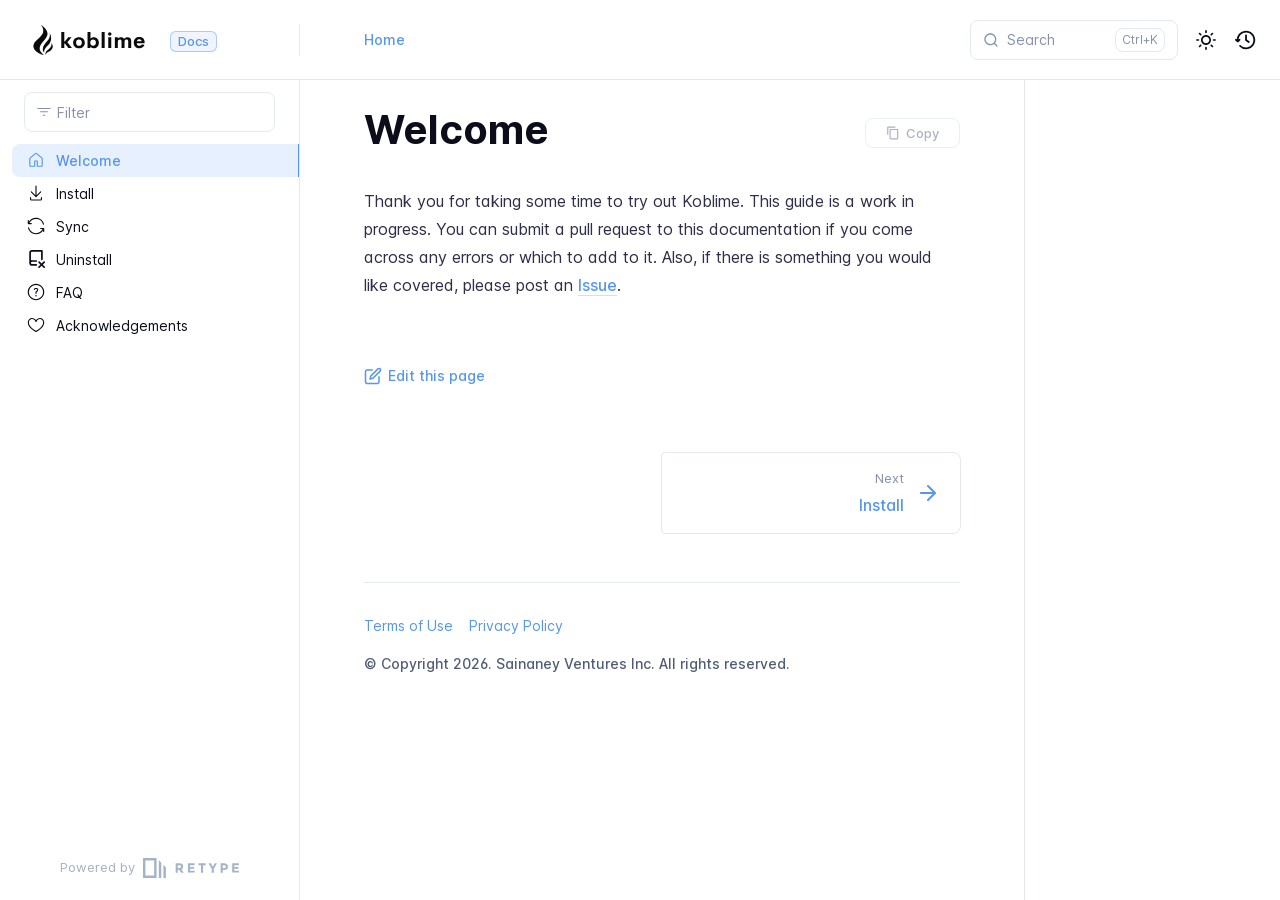
==== commit 8fb04359: "Refreshes Retype-generated documentation. Process triggered by nsainaney." ====
--- a/index.html
+++ b/index.html
@@ -6,246 +6,226 @@
 
     <meta charset="UTF-8">
     <meta name="viewport" content="width=device-width,initial-scale=1">
-    <meta name="turbo-cache-control" content="no-cache" data-turbo-track="reload" data-track-token="3.8.1.801631114440">
+    <meta name="color-scheme" content="light dark">
+    <meta name="turbo-cache-control" content="no-cache" data-turbo-track="reload" data-track-token="4.6.0.833823942968">
 
     <!-- See retype.com -->
-    <meta name="generator" content="Retype 3.8.1">
+    <meta name="generator" content="Retype 4.6.0">
 
     <!-- Primary Meta Tags -->
     <title>Welcome</title>
     <meta name="title" content="Welcome">
-    <meta name="description" content="Thank you for taking some time to try out Koblime. This guide is a work in progress.">
+    <meta name="description" content="Thank you for taking some time to try out Koblime. This guide is a work in progress. You can submit a pull request to this documentation if you come across any errors or which to add to it.">
 
     <!-- Canonical -->
     <link rel="canonical" href="https://docs.kobli.me/">
-
-    <!-- Open Graph / Facebook -->
+    <link rel="sitemap" type="application/xml" title="Sitemap" href="https://docs.kobli.me/sitemap.xml">
+
+    <!-- Open Graph -->
     <meta property="og:type" content="website">
     <meta property="og:url" content="https://docs.kobli.me/">
     <meta property="og:title" content="Welcome">
-    <meta property="og:description" content="Thank you for taking some time to try out Koblime. This guide is a work in progress.">
+    <meta property="og:description" content="Thank you for taking some time to try out Koblime. This guide is a work in progress. You can submit a pull request to this documentation if you come across any errors or which to add to it.">
+    <meta property="og:site_name" content="">
+    <meta property="og:locale" content="en_US">
 
     <!-- Twitter -->
-    <meta property="twitter:card" content="summary_large_image">
-    <meta property="twitter:url" content="https://docs.kobli.me/">
-    <meta property="twitter:title" content="Welcome">
-    <meta property="twitter:description" content="Thank you for taking some time to try out Koblime. This guide is a work in progress.">
-
-    <script data-cfasync="false">(function () { var el = document.documentElement, m = localStorage.getItem("doc_theme"), wm = window.matchMedia; if (m === "dark" || (!m && wm && wm("(prefers-color-scheme: dark)").matches)) { el.classList.add("dark") } else { el.classList.remove("dark") } })();</script>
-
-    <link href="assets/favicon.ico" rel="icon">
-    <link href="resources/css/retype.css?v=3.8.1.801631114440" rel="stylesheet">
-
-    <script data-cfasync="false" src="resources/js/config.js?v=3.8.1.801631114440" data-turbo-eval="false" defer></script>
-    <script data-cfasync="false" src="resources/js/retype.js?v=3.8.1" data-turbo-eval="false" defer></script>
-    <script id="lunr-js" data-cfasync="false" src="resources/js/lunr.js?v=3.8.1.801631114440" data-turbo-eval="false" defer></script>
+    <meta name="twitter:card" content="summary_large_image">
+    <meta name="twitter:url" content="https://docs.kobli.me/">
+    <meta name="twitter:title" content="Welcome">
+    <meta name="twitter:description" content="Thank you for taking some time to try out Koblime. This guide is a work in progress. You can submit a pull request to this documentation if you come across any errors or which to add to it.">
+
+    <!-- Alternate Markdown -->
+    <link rel="alternate" type="text/markdown" href="https://docs.kobli.me/readme.md">
+
+    <script data-cfasync="false">(function(){var cl=document.documentElement.classList,ls=localStorage.getItem("retype_scheme"),hd=cl.contains("dark"),hl=cl.contains("light"),wm=window.matchMedia&&window.matchMedia("(prefers-color-scheme: dark)").matches;if(ls==="dark"||(!ls&&wm&&!hd&&!hl)){cl.remove("light");cl.add("dark")}else if(ls==="light"||(!ls&&!wm&&!hd&&!hl)){cl.remove("dark");cl.add("light")}})();</script>
+
+    <link id="retype-favicon" rel="icon" href="assets/favicon.ico" />
+    <link href="resources/css/retype.css?v=4.6.0.833823942968" rel="stylesheet">
+
+    <script data-cfasync="false" src="resources/js/config.js?v=4.6.0.833823942968" data-turbo-eval="false" defer></script>
+    <script data-cfasync="false" src="resources/js/retype.js?v=4.6.0" data-turbo-eval="false" defer></script>
+    <script id="lunr-js" data-cfasync="false" src="resources/js/lunr.js?v=4.6.0.833823942968" data-turbo-eval="false" defer></script>
 </head>
 <body>
-    <div id="docs-app" class="relative text-base antialiased text-gray-700 bg-white font-body dark:bg-dark-850 dark:text-dark-300">
-        <div class="absolute bottom-0 left-0 bg-gray-100 dark:bg-dark-800" style="top: 5rem; right: 50%"></div>
-    
-        <header id="docs-site-header" class="sticky top-0 z-30 flex w-full h-16 bg-white border-b border-gray-200 md:h-20 dark:bg-dark-850 dark:border-dark-650">
-            <div class="container relative flex items-center justify-between pr-6 grow md:justify-start">
-                <!-- Mobile menu button skeleton -->
-                <button v-cloak class="skeleton docs-mobile-menu-button flex items-center justify-center shrink-0 overflow-hidden dark:text-white focus:outline-none rounded-full w-10 h-10 ml-3.5 md:hidden"><svg xmlns="http://www.w3.org/2000/svg" class="mb-px shrink-0" width="24" height="24" viewBox="0 0 24 24" role="presentation" style="margin-bottom: 0px;"><g fill="currentColor"><path d="M2 4h20v2H2zM2 11h20v2H2zM2 18h20v2H2z"></path></g></svg></button>
-                <div v-cloak id="docs-sidebar-toggle"></div>
-        
-                <!-- Logo -->
-                <div class="flex items-center justify-between h-full py-2 md:w-75">
-                    <div class="flex items-center px-2 md:px-6">
-                        <a id="docs-site-logo" href="" class="flex items-center leading-snug text-2xl">
-                            <span class="grow-0 shrink-0 overflow-hidden">
-                                <svg width="130" height="30" viewBox="0 0 267 72" class="css-1j8o68f"><path d="M.5 47.288c2.884-10.3 16.58-16.217 21.833-27.02 2.541-5.228 1.353-14.881-2.986-18.747-.23-.206-1.186-2.06-.213-1.366 9.668 7.074 17.529 16.413 13.892 25.427-5.046 12.51-18.043 18.758-17.948 31.496.041 5.299 3.945 9.55 8.909 13.994l.203.929C11.3 68.322-2.858 59.285.5 47.288Zm32.53 13.987c7.488-6.734 12.06-10.826 10.126-18.625 2.351 3.607 4.534 8.611 2.67 12.51-1.668 3.486-3.328 5.914-9.402 9.312-3.22 1.8-5.64 3.75-7.661 7.012-.106-3.415.553-6.867 4.268-10.209Zm-8.31-11.594c2.863-5.268 7.044-9.038 11.095-14.442 2.876-3.836 5.51-10.206 2.757-15.406l.177-.25c4.22 4.715 4.395 12.4 3.072 18.093-2.08 8.952-9.492 12.569-13.799 19.114-1.687 2.564-2.646 5.704-2.168 8.994-4.782-3.903-3.697-11.387-1.134-16.103Z" fill="#0a0a0a" xmlns="http://www.w3.org/2000/svg" font-family="Times New Roman" font-size="16"/><path d="M83.943 55.159 75.72 44.426h-1.491v10.733H67v-38.16h7.229v22.459h1.342l8.025-9.838h8.098l-10.06 11.85 11.004 13.689h-8.695zm25.471.496c-8.123 0-13.986-4.943-13.986-13.29 0-8.298 5.813-13.24 13.986-13.24 8.224 0 14.012 4.942 14.012 13.24 0 8.347-5.813 13.291-14.012 13.291zm-.075-5.688c4.15 0 6.982-3.031 6.982-7.603s-2.833-7.601-6.982-7.601c-3.999 0-6.806 3.03-6.806 7.601s2.807 7.603 6.806 7.603zm35.633-20.844c6.707 0 12.272 4.968 12.272 13.316s-5.565 13.316-12.272 13.316c-3.527 0-6.608-1.415-8.049-3.925l-.175 3.329h-6.783v-38.16h7.155v15.726c1.491-2.31 4.473-3.602 7.85-3.602zm-1.666 20.695c3.8 0 6.782-2.807 6.782-7.379 0-4.596-2.981-7.403-6.782-7.403-3.777 0-6.758 2.93-6.758 7.403s2.957 7.378 6.758 7.378zm20.552 5.34V17h7.229v38.159h-7.229zm19.509-29.364c-2.262 0-4.15-1.838-4.15-4.124 0-2.26 1.888-4.1 4.15-4.1 2.21 0 4.098 1.839 4.098 4.1 0 2.286-1.888 4.124-4.098 4.124zm-3.653 29.365V29.62h7.205v25.54h-7.205zm46.09-26.036c5.465 0 8.993 2.783 8.993 8.025v18.01h-7.154V39.184c0-3.006-1.89-4.322-4.025-4.322-2.56 0-4.82 1.466-4.82 5.889v14.408h-7.23v-15.9c0-3.055-1.837-4.397-4.099-4.397-2.484 0-4.795 1.465-4.795 6.26V55.16h-7.13V29.62h7.131v3.006c1.69-2.26 4.274-3.503 7.403-3.503 3.701 0 6.484 1.342 7.825 3.826 1.79-2.56 4.522-3.826 7.9-3.826zm41.197 12.894-.075 1.714h-18.93c.297 4.249 3.128 6.285 6.534 6.285 2.557 0 4.546-1.192 5.515-3.453l6.558.97c-1.69 5.167-6.285 8.123-12.024 8.123-8.249 0-13.64-4.869-13.64-13.267s5.54-13.317 13.416-13.317c7.229 0 12.62 4 12.645 12.945zm-12.595-7.875c-3.255 0-5.515 1.515-6.21 4.919h11.725c-.372-3.254-2.584-4.919-5.515-4.919z" fill="#0a0a0a"/></svg>
-                            </span>
-                        </a><span class="hidden px-2 py-1 ml-4 text-sm font-semibold leading-none text-root-logo-label-text bg-root-logo-label-bg rounded-sm md:inline-block">Docs</span>
+    <div id="retype-app" class="relative text-base antialiased text-base-text bg-base-bg font-body">
+    <div class="absolute bottom-0 left-0" style="top: 5rem; right: 50%"></div>
+
+    <header id="retype-header" class="sticky top-0 z-30 flex w-full h-16 bg-header-bg border-b border-header-border md:h-20">
+        <div class="container relative flex items-center justify-between pr-6 grow md:justify-start">
+            <!-- Mobile menu button skeleton -->
+            <button v-cloak class="skeleton retype-mobile-menu-button flex items-center justify-center shrink-0 overflow-hidden dark:text-white focus:outline-hidden rounded-full w-10 h-10 ml-3.5 md:hidden"><svg xmlns="http://www.w3.org/2000/svg" class="mb-px shrink-0" width="24" height="24" viewBox="0 0 24 24" role="presentation" style="margin-bottom: 0px;"><g fill="currentColor"><path d="M2 4h20v2H2zM2 11h20v2H2zM2 18h20v2H2z"></path></g></svg></button>
+            <div v-cloak id="retype-sidebar-left-toggle-button"></div>
+    
+            <!-- Logo -->
+            <div class="flex items-center justify-between h-full py-2 md:w-75">
+                <div class="flex items-center px-2 md:px-6">
+                    <a id="retype-branding-logo" href="https://docs.kobli.me/" class="flex items-center leading-snug text-2xl">
+                        <span class="grow-0 shrink-0 overflow-hidden">
+                            <svg width="130" height="30" viewBox="0 0 267 72" class="css-1j8o68f"><path d="M.5 47.288c2.884-10.3 16.58-16.217 21.833-27.02 2.541-5.228 1.353-14.881-2.986-18.747-.23-.206-1.186-2.06-.213-1.366 9.668 7.074 17.529 16.413 13.892 25.427-5.046 12.51-18.043 18.758-17.948 31.496.041 5.299 3.945 9.55 8.909 13.994l.203.929C11.3 68.322-2.858 59.285.5 47.288Zm32.53 13.987c7.488-6.734 12.06-10.826 10.126-18.625 2.351 3.607 4.534 8.611 2.67 12.51-1.668 3.486-3.328 5.914-9.402 9.312-3.22 1.8-5.64 3.75-7.661 7.012-.106-3.415.553-6.867 4.268-10.209Zm-8.31-11.594c2.863-5.268 7.044-9.038 11.095-14.442 2.876-3.836 5.51-10.206 2.757-15.406l.177-.25c4.22 4.715 4.395 12.4 3.072 18.093-2.08 8.952-9.492 12.569-13.799 19.114-1.687 2.564-2.646 5.704-2.168 8.994-4.782-3.903-3.697-11.387-1.134-16.103Z" fill="#0a0a0a" xmlns="http://www.w3.org/2000/svg" font-family="Times New Roman" font-size="16"/><path d="M83.943 55.159 75.72 44.426h-1.491v10.733H67v-38.16h7.229v22.459h1.342l8.025-9.838h8.098l-10.06 11.85 11.004 13.689h-8.695zm25.471.496c-8.123 0-13.986-4.943-13.986-13.29 0-8.298 5.813-13.24 13.986-13.24 8.224 0 14.012 4.942 14.012 13.24 0 8.347-5.813 13.291-14.012 13.291zm-.075-5.688c4.15 0 6.982-3.031 6.982-7.603s-2.833-7.601-6.982-7.601c-3.999 0-6.806 3.03-6.806 7.601s2.807 7.603 6.806 7.603zm35.633-20.844c6.707 0 12.272 4.968 12.272 13.316s-5.565 13.316-12.272 13.316c-3.527 0-6.608-1.415-8.049-3.925l-.175 3.329h-6.783v-38.16h7.155v15.726c1.491-2.31 4.473-3.602 7.85-3.602zm-1.666 20.695c3.8 0 6.782-2.807 6.782-7.379 0-4.596-2.981-7.403-6.782-7.403-3.777 0-6.758 2.93-6.758 7.403s2.957 7.378 6.758 7.378zm20.552 5.34V17h7.229v38.159h-7.229zm19.509-29.364c-2.262 0-4.15-1.838-4.15-4.124 0-2.26 1.888-4.1 4.15-4.1 2.21 0 4.098 1.839 4.098 4.1 0 2.286-1.888 4.124-4.098 4.124zm-3.653 29.365V29.62h7.205v25.54h-7.205zm46.09-26.036c5.465 0 8.993 2.783 8.993 8.025v18.01h-7.154V39.184c0-3.006-1.89-4.322-4.025-4.322-2.56 0-4.82 1.466-4.82 5.889v14.408h-7.23v-15.9c0-3.055-1.837-4.397-4.099-4.397-2.484 0-4.795 1.465-4.795 6.26V55.16h-7.13V29.62h7.131v3.006c1.69-2.26 4.274-3.503 7.403-3.503 3.701 0 6.484 1.342 7.825 3.826 1.79-2.56 4.522-3.826 7.9-3.826zm41.197 12.894-.075 1.714h-18.93c.297 4.249 3.128 6.285 6.534 6.285 2.557 0 4.546-1.192 5.515-3.453l6.558.97c-1.69 5.167-6.285 8.123-12.024 8.123-8.249 0-13.64-4.869-13.64-13.267s5.54-13.317 13.416-13.317c7.229 0 12.62 4 12.645 12.945zm-12.595-7.875c-3.255 0-5.515 1.515-6.21 4.919h11.725c-.372-3.254-2.584-4.919-5.515-4.919z" fill="#0a0a0a"/></svg>
+                        </span>
+                    </a><span id="retype-branding-label" class="inline-flex mt-1 px-2 py-1 ml-4 text-xs font-medium leading-none items-center rounded-md bg-branding-label-bg text-branding-label-text ring-1 ring-branding-label-border ring-inset md:inline-block">Docs</span>
+                </div>
+    
+                <span class="hidden h-8 border-r md:inline-block border-base-border"></span>
+            </div>
+    
+            <div class="flex justify-between md:grow">
+                <!-- Top Nav -->
+                <nav id="retype-header-nav" class="hidden md:flex">
+                    <ul class="flex flex-col mb-4 md:pl-16 md:mb-0 md:flex-row md:items-center">
+                        <li class="mr-6">
+                            <a class="py-2 md:mb-0 inline-flex items-center text-sm whitespace-nowrap transition-colors duration-200 ease-linear md:text-header-text font-header-text hover:text-header-text-hover" href="https://kobli.me">Home</a>
+                        </li>
+    
+                    </ul>
+                </nav>
+    
+                <div v-cloak class="flex justify-end grow">
+                    <div id="retype-mobile-search-button"></div>
+                    <doc-search-desktop></doc-search-desktop>
+    
+                    <doc-theme-switch class="lg:ml-2"></doc-theme-switch>
+                    <doc-history></doc-history>
+                </div>
+            </div>
+        </div>
+    </header>
+
+
+    <div id="retype-container" class="container relative flex bg-white">
+        <!-- Sidebar Skeleton -->
+        <div v-cloak class="fixed flex flex-col shrink-0 duration-300 ease-in-out bg-sidebar-left-bg border-sidebar-left-border sidebar top-20 w-75 border-r h-screen md:sticky transition-transform skeleton">
+        
+            <div class="flex items-center h-16 px-6">
+                <input id="retype-filter-input-mock" class="w-full h-10 pl-8 px-3 py-2 transition-colors duration-200 ease-linear bg-filter-bg border border-filter-border rounded-lg shadow-none md:text-sm hover:border-filter-border-hover focus:outline-hidden focus:border-filter-border-focus placeholder-filter-placeholder" type="text">
+            </div>
+        
+            <div class="pl-6 mt-1 mb-4">
+                <div class="w-32 h-3 mb-4 bg-skeleton-bg rounded-full loading"></div>
+                <div class="w-48 h-3 mb-4 bg-skeleton-bg rounded-full loading"></div>
+                <div class="w-40 h-3 mb-4 bg-skeleton-bg rounded-full loading"></div>
+                <div class="w-32 h-3 mb-4 bg-skeleton-bg rounded-full loading"></div>
+                <div class="w-48 h-3 mb-4 bg-skeleton-bg rounded-full loading"></div>
+                <div class="w-40 h-3 mb-4 bg-skeleton-bg rounded-full loading"></div>
+            </div>
+        
+            <div class="shrink-0 mt-auto bg-transparent dark:border-base-border">
+                <a class="flex items-center justify-center flex-nowrap h-16 text-gray-350 dark:text-dark-400 hover:text-gray-600 dark:hover:text-dark-300 transition-colors duration-150 ease-in docs-powered-by" target="_blank" href="https://retype.com/" rel="noopener">
+                    <span class="text-xs whitespace-nowrap">Powered by</span>
+                    <svg xmlns="http://www.w3.org/2000/svg" class="ml-2" fill="currentColor" width="96" height="20" overflow="visible"><path d="M0 0v20h13.59V0H0zm11.15 17.54H2.44V2.46h8.71v15.08zM15.8 20h2.44V4.67L15.8 2.22zM20.45 6.89V20h2.44V9.34z"/><g><path d="M40.16 8.44c0 1.49-.59 2.45-1.75 2.88l2.34 3.32h-2.53l-2.04-2.96h-1.43v2.96h-2.06V5.36h3.5c1.43 0 2.46.24 3.07.73s.9 1.27.9 2.35zm-2.48 1.1c.26-.23.38-.59.38-1.09 0-.5-.13-.84-.4-1.03s-.73-.28-1.39-.28h-1.54v2.75h1.5c.72 0 1.2-.12 1.45-.35zM51.56 5.36V7.2h-4.59v1.91h4.13v1.76h-4.13v1.92h4.74v1.83h-6.79V5.36h6.64zM60.09 7.15v7.48h-2.06V7.15h-2.61V5.36h7.28v1.79h-2.61zM70.81 14.64h-2.06v-3.66l-3.19-5.61h2.23l1.99 3.45 1.99-3.45H74l-3.19 5.61v3.66zM83.99 6.19c.65.55.97 1.4.97 2.55s-.33 1.98-1 2.51-1.68.8-3.04.8h-1.23v2.59h-2.06V5.36h3.26c1.42 0 2.45.28 3.1.83zm-1.51 3.65c.25-.28.37-.69.37-1.22s-.16-.92-.48-1.14c-.32-.23-.82-.34-1.5-.34H79.7v3.12h1.38c.68 0 1.15-.14 1.4-.42zM95.85 5.36V7.2h-4.59v1.91h4.13v1.76h-4.13v1.92H96v1.83h-6.79V5.36h6.64z"/></g></svg>
+                </a>
+            </div>
+        </div>
+        
+        <!-- Sidebar component -->
+        <doc-sidebar v-cloak>
+            <template #sidebar-footer>
+                <div class="shrink-0 mt-auto border-t md:bg-transparent md:border-none dark:border-base-border">
+        
+                    <div class="py-3 px-6 md:hidden border-b dark:border-base-border">
+                        <nav>
+                            <ul class="flex flex-wrap justify-center items-center">
+                                <li class="mr-6">
+                                    <a class="block py-1 inline-flex items-center text-sm whitespace-nowrap transition-colors duration-200 ease-linear md:text-header-text font-header-text hover:text-header-text-hover" href="https://kobli.me">Home</a>
+                                </li>
+        
+                            </ul>
+                        </nav>
                     </div>
         
-                    <span class="hidden h-8 border-r md:inline-block dark:border-dark-650"></span>
-                </div>
-        
-                <div class="flex justify-between md:grow">
-                    <!-- Top Nav -->
-                    <nav class="hidden md:flex">
-                        <ul class="flex flex-col mb-4 md:pl-16 md:mb-0 md:flex-row md:items-center">
-                            <li class="mr-6">
-                                <a class="py-2 md:mb-0 inline-flex items-center text-sm whitespace-nowrap transition-colors duration-200 ease-linear md:text-blue-500 dark:text-blue-400 hover:text-blue-800 dark:hover:text-blue-200" href="https://kobli.me">Home</a>
-                            </li>
-        
-                        </ul>
-                    </nav>
-        
-                    <!-- Header Right Skeleton -->
-                    <div v-cloak class="flex justify-end grow skeleton">
-        
-                        <!-- Search input mock -->
-                        <div class="relative hidden w-40 lg:block lg:max-w-sm lg:ml-auto">
-                            <div class="absolute flex items-center justify-center h-full pl-3 dark:text-dark-300">
-                                <svg xmlns="http://www.w3.org/2000/svg" class="icon-base" width="16" height="16" viewBox="0 0 24 24" aria-labelledby="icon" role="presentation" style="margin-bottom: 1px;"><g fill="currentColor" ><path d="M21.71 20.29l-3.68-3.68A8.963 8.963 0 0020 11c0-4.96-4.04-9-9-9s-9 4.04-9 9 4.04 9 9 9c2.12 0 4.07-.74 5.61-1.97l3.68 3.68c.2.19.45.29.71.29s.51-.1.71-.29c.39-.39.39-1.03 0-1.42zM4 11c0-3.86 3.14-7 7-7s7 3.14 7 7c0 1.92-.78 3.66-2.04 4.93-.01.01-.02.01-.02.01-.01.01-.01.01-.01.02A6.98 6.98 0 0111 18c-3.86 0-7-3.14-7-7z" ></path></g></svg>
-                            </div>
-                            <input class="w-full h-10 placeholder-gray-400 transition-colors duration-200 ease-in bg-gray-200 border border-transparent rounded md:text-sm hover:bg-white hover:border-gray-300 focus:outline-none focus:bg-white focus:border-gray-500 dark:bg-dark-600 dark:border-dark-600 dark:placeholder-dark-400" style="padding: 0.625rem 0.75rem 0.625rem 2rem" type="text" placeholder="Search">
-                        </div>
-        
-                        <!-- Mobile search button -->
-                        <div class="flex items-center justify-center w-10 h-10 lg:hidden">
-                            <svg xmlns="http://www.w3.org/2000/svg" class="shrink-0 icon-base" width="20" height="20" viewBox="0 0 24 24" aria-labelledby="icon" role="presentation" style="margin-bottom: 0px;"><g fill="currentColor" ><path d="M21.71 20.29l-3.68-3.68A8.963 8.963 0 0020 11c0-4.96-4.04-9-9-9s-9 4.04-9 9 4.04 9 9 9c2.12 0 4.07-.74 5.61-1.97l3.68 3.68c.2.19.45.29.71.29s.51-.1.71-.29c.39-.39.39-1.03 0-1.42zM4 11c0-3.86 3.14-7 7-7s7 3.14 7 7c0 1.92-.78 3.66-2.04 4.93-.01.01-.02.01-.02.01-.01.01-.01.01-.01.02A6.98 6.98 0 0111 18c-3.86 0-7-3.14-7-7z" ></path></g></svg>
-                        </div>
-        
-                        <!-- Dark mode switch placeholder -->
-                        <div class="w-10 h-10 lg:ml-2"></div>
-        
-                        <!-- History button -->
-                        <div class="flex items-center justify-center w-10 h-10" style="margin-right: -0.625rem;">
-                            <svg xmlns="http://www.w3.org/2000/svg" class="shrink-0 icon-base" width="22" height="22" viewBox="0 0 24 24" aria-labelledby="icon" role="presentation" style="margin-bottom: 0px;"><g fill="currentColor" ><g ><path d="M12.01 6.01c-.55 0-1 .45-1 1V12a1 1 0 00.4.8l3 2.22a.985.985 0 001.39-.2.996.996 0 00-.21-1.4l-2.6-1.92V7.01c.02-.55-.43-1-.98-1z"></path><path d="M12.01 1.91c-5.33 0-9.69 4.16-10.05 9.4l-.29-.26a.997.997 0 10-1.34 1.48l1.97 1.79c.19.17.43.26.67.26s.48-.09.67-.26l1.97-1.79a.997.997 0 10-1.34-1.48l-.31.28c.34-4.14 3.82-7.41 8.05-7.41 4.46 0 8.08 3.63 8.08 8.09s-3.63 8.08-8.08 8.08c-2.18 0-4.22-.85-5.75-2.4a.996.996 0 10-1.42 1.4 10.02 10.02 0 007.17 2.99c5.56 0 10.08-4.52 10.08-10.08.01-5.56-4.52-10.09-10.08-10.09z"></path></g></g></svg>
-                        </div>
-                    </div>
-        
-                    <div v-cloak class="flex justify-end grow">
-                        <div id="docs-mobile-search-button"></div>
-                        <doc-search-desktop></doc-search-desktop>
-        
-                        <doc-theme-switch class="lg:ml-2"></doc-theme-switch>
-                        <doc-history></doc-history>
-                    </div>
-                </div>
-            </div>
-        </header>
-    
-        <div class="container relative flex bg-white">
-            <!-- Sidebar Skeleton -->
-            <div v-cloak class="fixed flex flex-col shrink-0 duration-300 ease-in-out bg-white border-gray-200 sidebar top-20 w-75 border-r h-screen md:sticky transition-transform skeleton dark:bg-dark-800 dark:border-dark-650">
-            
-                <div class="flex items-center h-16 px-6">
-                    <input class="w-full h-8 px-3 py-2 transition-colors duration-200 ease-linear bg-white border border-gray-200 rounded shadow-none text-sm focus:outline-none focus:border-gray-600 dark:bg-dark-600 dark:border-dark-600" type="text" placeholder="Filter">
-                </div>
-            
-                <div class="pl-6 mt-1 mb-4">
-                    <div class="w-32 h-3 mb-4 bg-gray-200 rounded-full loading dark:bg-dark-600"></div>
-                    <div class="w-48 h-3 mb-4 bg-gray-200 rounded-full loading dark:bg-dark-600"></div>
-                    <div class="w-40 h-3 mb-4 bg-gray-200 rounded-full loading dark:bg-dark-600"></div>
-                    <div class="w-32 h-3 mb-4 bg-gray-200 rounded-full loading dark:bg-dark-600"></div>
-                    <div class="w-48 h-3 mb-4 bg-gray-200 rounded-full loading dark:bg-dark-600"></div>
-                    <div class="w-40 h-3 mb-4 bg-gray-200 rounded-full loading dark:bg-dark-600"></div>
-                </div>
-            
-                <div class="shrink-0 mt-auto bg-transparent dark:border-dark-650">
-                    <a class="flex items-center justify-center flex-nowrap h-16 text-gray-400 dark:text-dark-400 hover:text-gray-700 dark:hover:text-dark-300 transition-colors duration-150 ease-in docs-powered-by" target="_blank" href="https://retype.com/" rel="noopener">
+                    <a class="flex items-center justify-center flex-nowrap h-16 text-gray-350 dark:text-dark-400 hover:text-gray-600 dark:hover:text-dark-300 transition-colors duration-150 ease-in docs-powered-by" target="_blank" href="https://retype.com/" rel="noopener">
                         <span class="text-xs whitespace-nowrap">Powered by</span>
                         <svg xmlns="http://www.w3.org/2000/svg" class="ml-2" fill="currentColor" width="96" height="20" overflow="visible"><path d="M0 0v20h13.59V0H0zm11.15 17.54H2.44V2.46h8.71v15.08zM15.8 20h2.44V4.67L15.8 2.22zM20.45 6.89V20h2.44V9.34z"/><g><path d="M40.16 8.44c0 1.49-.59 2.45-1.75 2.88l2.34 3.32h-2.53l-2.04-2.96h-1.43v2.96h-2.06V5.36h3.5c1.43 0 2.46.24 3.07.73s.9 1.27.9 2.35zm-2.48 1.1c.26-.23.38-.59.38-1.09 0-.5-.13-.84-.4-1.03s-.73-.28-1.39-.28h-1.54v2.75h1.5c.72 0 1.2-.12 1.45-.35zM51.56 5.36V7.2h-4.59v1.91h4.13v1.76h-4.13v1.92h4.74v1.83h-6.79V5.36h6.64zM60.09 7.15v7.48h-2.06V7.15h-2.61V5.36h7.28v1.79h-2.61zM70.81 14.64h-2.06v-3.66l-3.19-5.61h2.23l1.99 3.45 1.99-3.45H74l-3.19 5.61v3.66zM83.99 6.19c.65.55.97 1.4.97 2.55s-.33 1.98-1 2.51-1.68.8-3.04.8h-1.23v2.59h-2.06V5.36h3.26c1.42 0 2.45.28 3.1.83zm-1.51 3.65c.25-.28.37-.69.37-1.22s-.16-.92-.48-1.14c-.32-.23-.82-.34-1.5-.34H79.7v3.12h1.38c.68 0 1.15-.14 1.4-.42zM95.85 5.36V7.2h-4.59v1.91h4.13v1.76h-4.13v1.92H96v1.83h-6.79V5.36h6.64z"/></g></svg>
                     </a>
                 </div>
-            </div>
+            </template>
+        </doc-sidebar>
+
+        <div class="grow min-w-0 bg-body-bg">
+            <!-- Render "toolbar" template here on api pages --><!-- Render page content -->
+<div class="flex">
+    <div id="retype-main" class="min-w-0 p-4 grow md:px-16">
+        <main class="relative pb-12 lg:pt-2">
+            <div class="relative retype-markdown" id="retype-content">
+                <!-- Rendered if sidebar right is enabled -->
+                <div id="retype-sidebar-right-toggle"></div>
+                <doc-page-actions></doc-page-actions>
+
+                <!-- Page content  -->
+<h1 id="welcome">Welcome</h1>
+<p>Thank you for taking some time to try out Koblime. This guide is a work in progress. You can submit a pull request to this documentation if you come across any errors or which to add to it. Also, if there is something you would like covered, please post an <a href="https://github.com/koblime/docs/issues">Issue</a>.</p>
+
+                
+                <!-- Required only on API pages -->
+                <doc-toolbar-member-filter-no-results></doc-toolbar-member-filter-no-results>
+            </div>
+            <footer id="retype-content-footer" class="clear-both">
+                <div class="flex flex-wrap items-center gap-x-4 gap-y-2 mt-14">
+                    <a id="retype-edit-this-page" class="my-2.5 inline-flex items-center text-sm whitespace-nowrap text-body-link font-body-link hover:text-body-link-hover hover:underline" href="https://github.com/koblime/docs/blob/main/content/readme.md" target="_blank" rel="noopener">
+                        <svg class="mr-1.5" xmlns="http://www.w3.org/2000/svg" width="18" height="18" viewBox="0 0 24 24" fill="currentColor" overflow="visible"><path d="M20 12c-.55 0-1 .45-1 1v7c0 .55-.45 1-1 1H4c-.55 0-1-.45-1-1V6c0-.55.45-1 1-1h7c.55 0 1-.45 1-1s-.45-1-1-1H4C2.35 3 1 4.35 1 6v14c0 1.65 1.35 3 3 3h14c1.65 0 3-1.35 3-3v-7c0-.55-.45-1-1-1z" /><path d="M22.21 1.79c-1.18-1.18-3.24-1.18-4.41 0l-9.5 9.5c-.13.13-.22.29-.26.46l-1 4c-.08.34.01.7.26.95.18.2.44.3.7.3.08 0 .16-.01.24-.03l4-1c.18-.04.34-.13.46-.26l9.5-9.5c1.22-1.22 1.22-3.2.01-4.42zm-1.42 3l-9.3 9.3-2.11.53.53-2.11 9.3-9.3c.42-.42 1.16-.42 1.59 0 .43.43.43 1.15-.01 1.58z" /><path fill="none" d="M0 0h24v24H0z" /></svg>
+                        <span>Edit this page</span>
+                    </a>
+                </div>
             
-            <!-- Sidebar component -->
-            <doc-sidebar v-cloak>
-                <template #sidebar-footer>
-                    <div class="shrink-0 mt-auto border-t md:bg-transparent md:border-none dark:border-dark-650">
+                <nav id="retype-nextprev" class="print:hidden flex mt-14">
+                    <div class="w-1/2">
+                    </div>
             
-                        <div class="py-3 px-6 md:hidden border-b dark:border-dark-650">
-                            <nav>
-                                <ul class="flex flex-wrap justify-center items-center">
-                                    <li class="mr-6">
-                                        <a class="block py-1 inline-flex items-center text-sm whitespace-nowrap transition-colors duration-200 ease-linear md:text-blue-500 dark:text-blue-400 hover:text-blue-800 dark:hover:text-blue-200" href="https://kobli.me">Home</a>
-                                    </li>
-            
-                                </ul>
-                            </nav>
-                        </div>
-            
-                        <a class="flex items-center justify-center flex-nowrap h-16 text-gray-400 dark:text-dark-400 hover:text-gray-700 dark:hover:text-dark-300 transition-colors duration-150 ease-in docs-powered-by" target="_blank" href="https://retype.com/" rel="noopener">
-                            <span class="text-xs whitespace-nowrap">Powered by</span>
-                            <svg xmlns="http://www.w3.org/2000/svg" class="ml-2" fill="currentColor" width="96" height="20" overflow="visible"><path d="M0 0v20h13.59V0H0zm11.15 17.54H2.44V2.46h8.71v15.08zM15.8 20h2.44V4.67L15.8 2.22zM20.45 6.89V20h2.44V9.34z"/><g><path d="M40.16 8.44c0 1.49-.59 2.45-1.75 2.88l2.34 3.32h-2.53l-2.04-2.96h-1.43v2.96h-2.06V5.36h3.5c1.43 0 2.46.24 3.07.73s.9 1.27.9 2.35zm-2.48 1.1c.26-.23.38-.59.38-1.09 0-.5-.13-.84-.4-1.03s-.73-.28-1.39-.28h-1.54v2.75h1.5c.72 0 1.2-.12 1.45-.35zM51.56 5.36V7.2h-4.59v1.91h4.13v1.76h-4.13v1.92h4.74v1.83h-6.79V5.36h6.64zM60.09 7.15v7.48h-2.06V7.15h-2.61V5.36h7.28v1.79h-2.61zM70.81 14.64h-2.06v-3.66l-3.19-5.61h2.23l1.99 3.45 1.99-3.45H74l-3.19 5.61v3.66zM83.99 6.19c.65.55.97 1.4.97 2.55s-.33 1.98-1 2.51-1.68.8-3.04.8h-1.23v2.59h-2.06V5.36h3.26c1.42 0 2.45.28 3.1.83zm-1.51 3.65c.25-.28.37-.69.37-1.22s-.16-.92-.48-1.14c-.32-.23-.82-.34-1.5-.34H79.7v3.12h1.38c.68 0 1.15-.14 1.4-.42zM95.85 5.36V7.2h-4.59v1.91h4.13v1.76h-4.13v1.92H96v1.83h-6.79V5.36h6.64z"/></g></svg>
+                    <div class="w-1/2">
+                        <a class="px-5 py-4 -mx-px h-full flex items-center justify-end break-normal font-medium text-body-link border border-base-border hover:border-base-border-hover rounded-l rounded-r-lg transition-colors duration-150 relative hover:z-5" href="install/">
+                            <span>
+                                <span class="block text-xs font-normal text-right text-base-text-muted">Next</span>
+                                <span class="block mt-1">Install</span>
+                            </span>
+                            <svg xmlns="http://www.w3.org/2000/svg" class="ml-3" width="24" height="24" viewBox="0 0 24 24" fill="currentColor" overflow="visible"><path d="M19.92 12.38a1 1 0 00-.22-1.09l-7-7a.996.996 0 10-1.41 1.41l5.3 5.3H5c-.55 0-1 .45-1 1s.45 1 1 1h11.59l-5.29 5.29a.996.996 0 000 1.41c.19.2.44.3.7.3s.51-.1.71-.29l7-7c.09-.09.16-.21.21-.33z" /><path fill="none" d="M0 0h24v24H0z" /></svg>
                         </a>
                     </div>
-                </template>
-            </doc-sidebar>
-    
-            <div class="grow min-w-0 dark:bg-dark-850">
-                <!-- Render "toolbar" template here on api pages --><!-- Render page content -->
-                <div class="flex">
-                    <div class="min-w-0 p-4 grow md:px-16">
-                        <main class="relative pb-12 lg:pt-2">
-                            <div class="docs-markdown" id="docs-content">
-                                <!-- Rendered if sidebar right is enabled -->
-                                <div id="docs-sidebar-right-toggle"></div>
-                                <!-- Page content  -->
-<doc-anchor-target id="welcome" class="break-words">
-    <h1>
-        <doc-anchor-trigger class="header-anchor-trigger" to="#welcome">#</doc-anchor-trigger>
-        <span>Welcome</span>
-    </h1>
-</doc-anchor-target>
-<p>Thank you for taking some time to try out Koblime. This guide is a work in progress. You can submit a pull request to this documentation if you come across any errors or which to add to it. Also, if there is something you would like covered, please post an <a href="https://github.com/koblime/docs/issues">Issue</a>.</p>
-
-                                
-                                <!-- Required only on API pages -->
-                                <doc-toolbar-member-filter-no-results></doc-toolbar-member-filter-no-results>
-                            </div>
-                            <footer class="clear-both">
-                                <div class="flex flex-wrap items-center justify-between mt-14">
-                                    <a class="my-2.5 inline-flex items-center text-sm whitespace-nowrap text-blue-500 dark:text-blue-400 hover:text-blue-700 hover:underline" href="https://github.com/koblime/docs/blob/main/content/readme.md" target="_blank" rel="noopener">
-                                        <svg class="mr-1.5" xmlns="http://www.w3.org/2000/svg" width="18" height="18" viewBox="0 0 24 24" fill="currentColor" overflow="visible"><path d="M20 12c-.55 0-1 .45-1 1v7c0 .55-.45 1-1 1H4c-.55 0-1-.45-1-1V6c0-.55.45-1 1-1h7c.55 0 1-.45 1-1s-.45-1-1-1H4C2.35 3 1 4.35 1 6v14c0 1.65 1.35 3 3 3h14c1.65 0 3-1.35 3-3v-7c0-.55-.45-1-1-1z" /><path d="M22.21 1.79c-1.18-1.18-3.24-1.18-4.41 0l-9.5 9.5c-.13.13-.22.29-.26.46l-1 4c-.08.34.01.7.26.95.18.2.44.3.7.3.08 0 .16-.01.24-.03l4-1c.18-.04.34-.13.46-.26l9.5-9.5c1.22-1.22 1.22-3.2.01-4.42zm-1.42 3l-9.3 9.3-2.11.53.53-2.11 9.3-9.3c.42-.42 1.16-.42 1.59 0 .43.43.43 1.15-.01 1.58z" /><path fill="none" d="M0 0h24v24H0z" /></svg>
-                                        <span>Edit this page</span>
-                                    </a>
-                                </div>
-                            
-                                <nav class="flex mt-14">
-                                    <div class="w-1/2">
-                                    </div>
-                            
-                                    <div class="w-1/2">
-                                        <a class="px-5 py-4 -mx-px h-full flex items-center justify-end break-normal font-medium text-blue-500 dark:text-blue-400 border border-gray-300 hover:border-gray-400 dark:border-dark-650 dark:hover:border-dark-450 rounded-l rounded-r-lg transition-colors duration-150 relative hover:z-5" href="install/">
-                                            <span>
-                                                <span class="block text-xs font-normal text-right text-gray-400 dark:text-dark-400">Next</span>
-                                                <span class="block mt-1">Install</span>
-                                            </span>
-                                            <svg xmlns="http://www.w3.org/2000/svg" class="ml-3" width="24" height="24" viewBox="0 0 24 24" fill="currentColor" overflow="visible"><path d="M19.92 12.38a1 1 0 00-.22-1.09l-7-7a.996.996 0 10-1.41 1.41l5.3 5.3H5c-.55 0-1 .45-1 1s.45 1 1 1h11.59l-5.29 5.29a.996.996 0 000 1.41c.19.2.44.3.7.3s.51-.1.71-.29l7-7c.09-.09.16-.21.21-.33z" /><path fill="none" d="M0 0h24v24H0z" /></svg>
-                                        </a>
-                                    </div>
-                                </nav>
-                            </footer>
-                        </main>
-                
-                        <div class="border-t dark:border-dark-650 pt-6 mb-8">
-                            <footer class="flex flex-wrap items-center justify-between">
-                                <div>
-                                    <ul class="flex flex-wrap items-center text-sm">
-                                        <li>
-                                            <a class="block mr-4 py-2 text-sm whitespace-nowrap transition-colors duration-200 ease-linear text-blue-500 dark:text-blue-400 hover:text-blue-800 dark:hover:text-blue-200 md:mb-0" href="https://kobli.me/terms">Terms of Use</a>
-                                        </li>
-                                        <li>
-                                            <a class="block mr-4 py-2 text-sm whitespace-nowrap transition-colors duration-200 ease-linear text-blue-500 dark:text-blue-400 hover:text-blue-800 dark:hover:text-blue-200 md:mb-0" href="https://kobli.me/privacy">Privacy Policy</a>
-                                        </li>
-                                    </ul>
-                                </div>
-                                <div class="docs-copyright py-2 text-gray-500 dark:text-dark-350 text-sm leading-relaxed"><p>© Copyright  2025. Sainaney Ventures Inc. All rights reserved.</p></div>
-                            </footer>
-                        </div>
-                    </div>
-                
-                    <!-- Rendered if sidebar right is enabled -->
-                    <!-- Sidebar right skeleton-->
-                    <div v-cloak class="fixed top-0 bottom-0 right-0 translate-x-full bg-white border-gray-200 lg:sticky lg:border-l lg:shrink-0 lg:pt-6 lg:transform-none sm:w-1/2 lg:w-64 lg:z-0 md:w-104 sidebar-right skeleton dark:bg-dark-850 dark:border-dark-650">
-                        <div class="pl-5">
-                            <div class="w-32 h-3 mb-4 bg-gray-200 dark:bg-dark-600 rounded-full loading"></div>
-                            <div class="w-48 h-3 mb-4 bg-gray-200 dark:bg-dark-600 rounded-full loading"></div>
-                            <div class="w-40 h-3 mb-4 bg-gray-200 dark:bg-dark-600 rounded-full loading"></div>
-                        </div>
-                    </div>
-                
-                    <!-- User should be able to hide sidebar right -->
-                    <doc-sidebar-right v-cloak></doc-sidebar-right>
-                </div>
-
-            </div>
-        </div>
-    
-        <doc-search-mobile></doc-search-mobile>
-        <doc-back-to-top></doc-back-to-top>
+                </nav>
+            </footer>
+        </main>
+
+        <div id="retype-page-footer" class="print:border-none border-t border-base-border pt-6 mb-8">
+            <footer class="flex flex-wrap items-center justify-between print:justify-center">
+                <div id="retype-footer-links" class="print:hidden">
+                    <ul class="flex flex-wrap items-center text-sm">
+                        <li>
+                            <a class="block mr-4 py-2 text-sm whitespace-nowrap transition-colors duration-200 ease-linear text-footer-link hover:text-footer-link-hover md:mb-0" href="https://kobli.me/terms">Terms of Use</a>
+                        </li>
+                        <li>
+                            <a class="block mr-4 py-2 text-sm whitespace-nowrap transition-colors duration-200 ease-linear text-footer-link hover:text-footer-link-hover md:mb-0" href="https://kobli.me/privacy">Privacy Policy</a>
+                        </li>
+                    </ul>
+                </div>
+                <div id="retype-copyright" class="print:justify-center py-2 text-footer-text font-footer-link text-sm leading-relaxed"><p>© Copyright  2026. Sainaney Ventures Inc. All rights reserved.</p></div>
+            </footer>
+        </div>
     </div>
 
-
-    <div id="docs-overlay-target"></div>
-
-    <script data-cfasync="false">window.__DOCS__ = { "title": "Welcome", isRoot: true, level: 0, icon: "file", hasPrism: false, hasMermaid: false, hasMath: false, tocDepth: 23 }</script>
+    <!-- Rendered if sidebar right is enabled -->
+    <!-- Sidebar right skeleton-->
+    <div v-cloak class="fixed top-0 bottom-0 right-0 translate-x-full bg-sidebar-right-bg border-sidebar-right-border lg:sticky lg:border-l lg:shrink-0 lg:pt-6 lg:translate-x-0 sm:w-1/2 lg:w-64 lg:z-0 md:w-104 sidebar-right skeleton">
+        <div class="pl-5">
+            <div class="w-32 h-3 mb-4 bg-skeleton-bg rounded-full loading"></div>
+            <div class="w-48 h-3 mb-4 bg-skeleton-bg rounded-full loading"></div>
+            <div class="w-40 h-3 mb-4 bg-skeleton-bg rounded-full loading"></div>
+        </div>
+    </div>
+
+    <!-- User should be able to hide sidebar right -->
+    <doc-sidebar-right v-cloak></doc-sidebar-right>
+</div>
+
+        </div>
+    </div>
+
+    <doc-search-mobile></doc-search-mobile>
+    <doc-back-to-top></doc-back-to-top>
+</div>
+
+
+    <div id="retype-overlay-target"></div>
+
+        <script data-cfasync="false">window.__DOCS__ = { "title": "Welcome", isRoot: true, level: 0, icon: "file", hasPrism: false, hasInstagram: false, hasMermaid: false, hasMath: false, tocDepth: 23, "md": "/readme.md" }</script>
 </body>
 </html>
